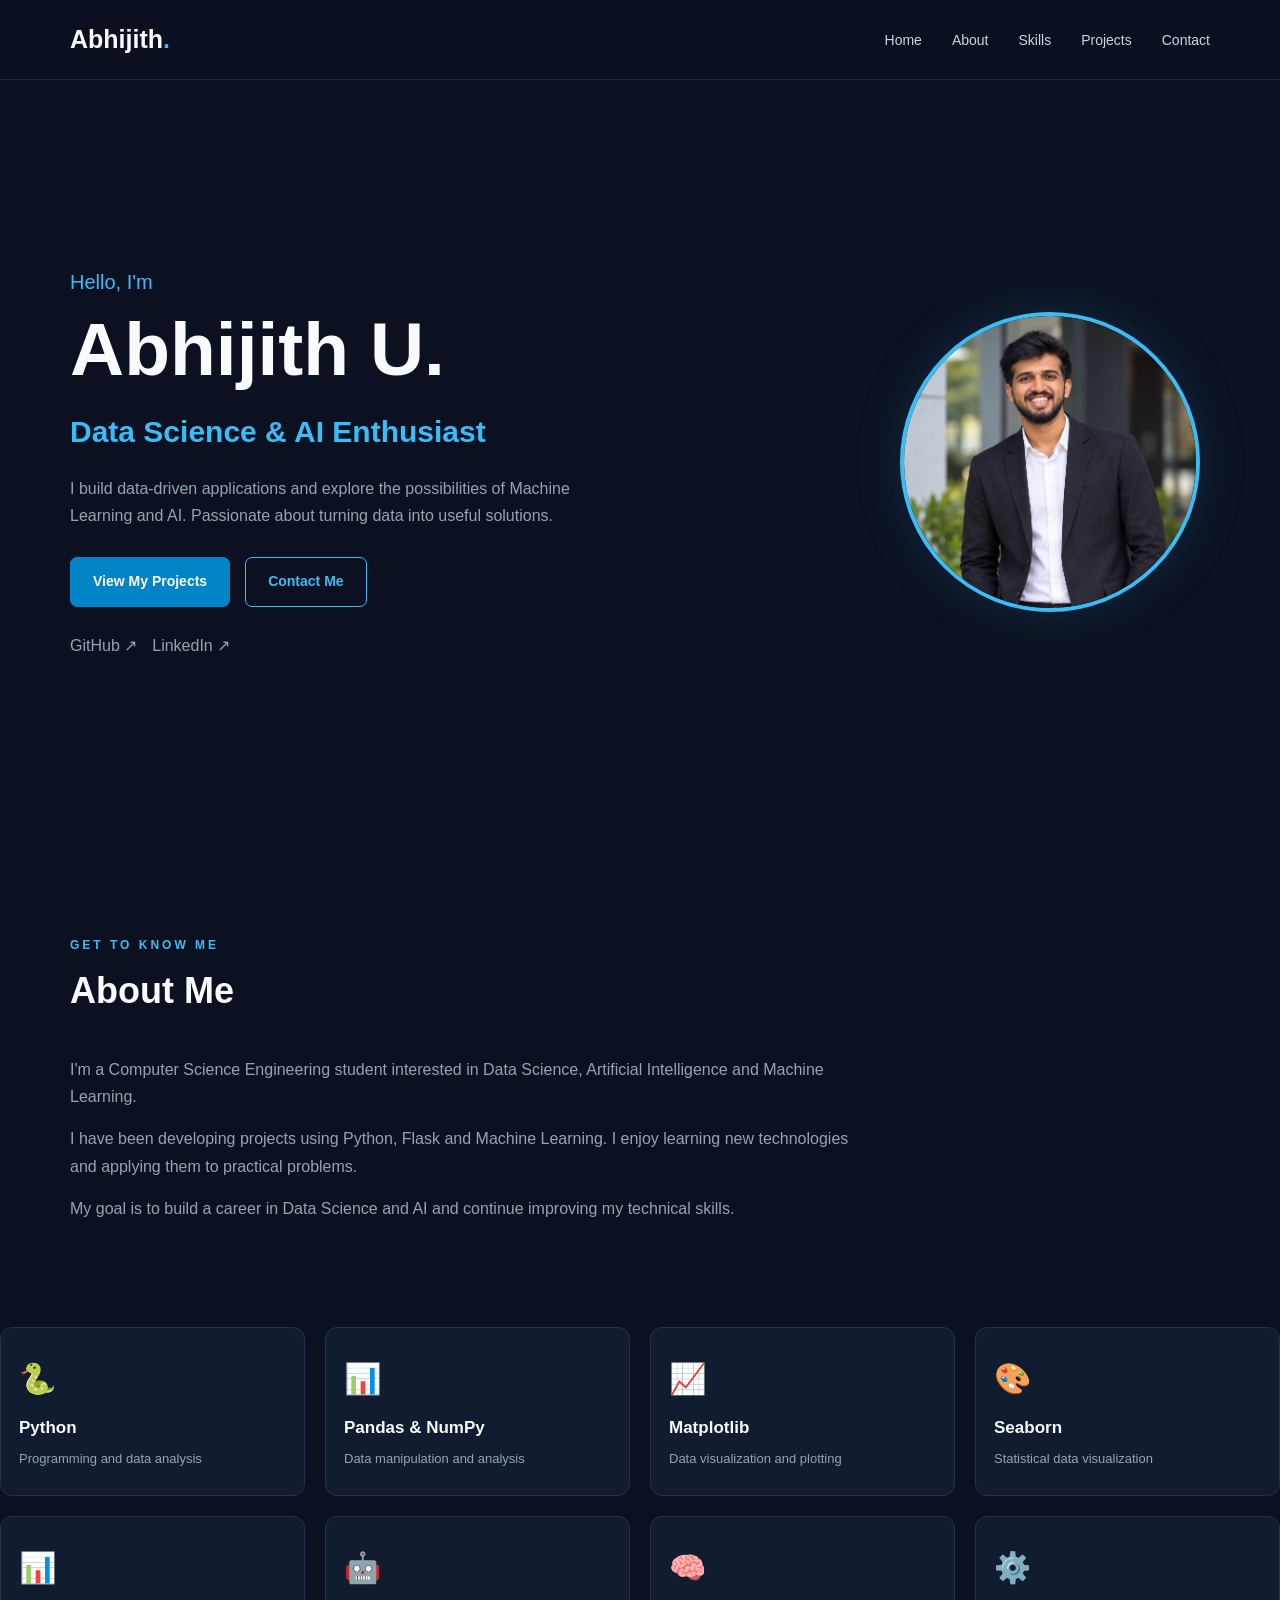
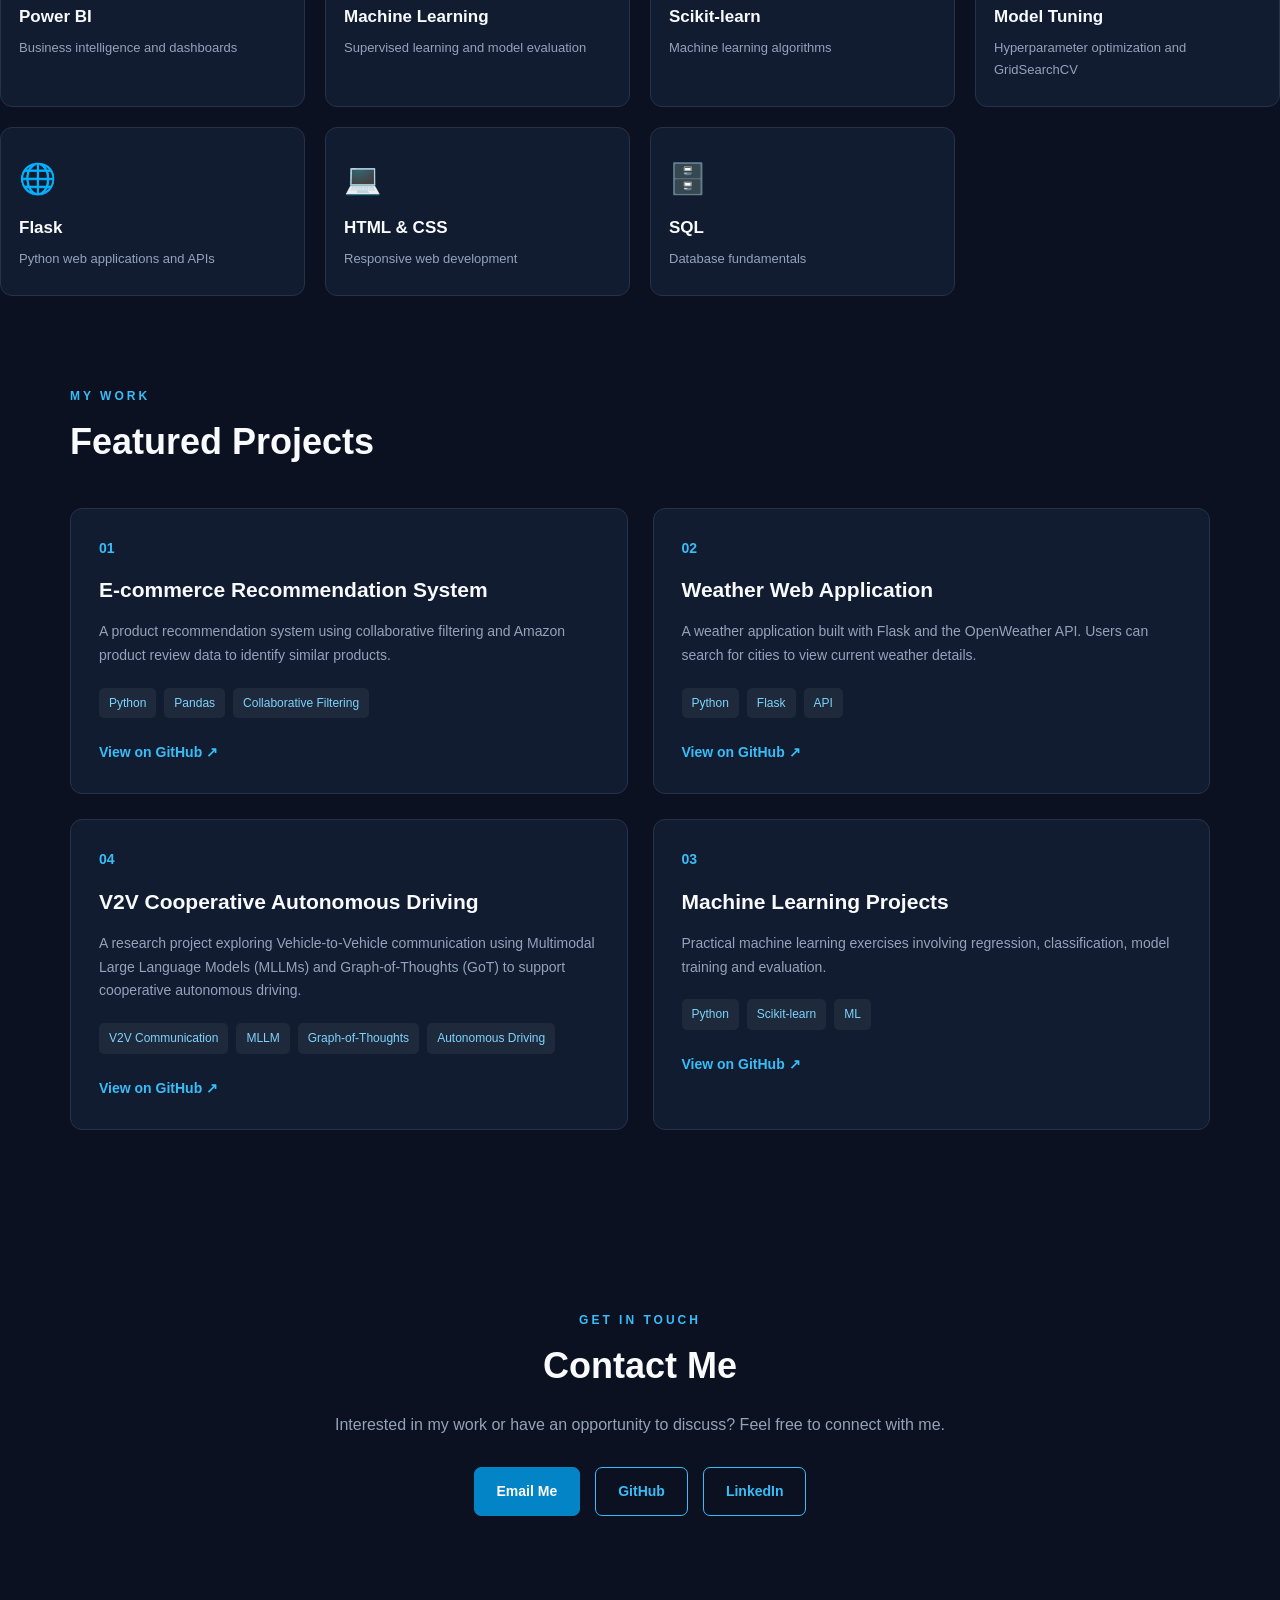
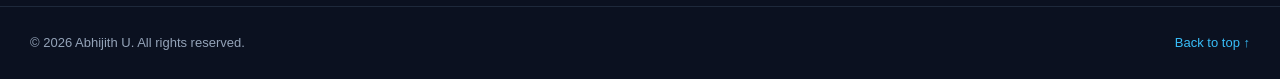
==== public/index.html @ 33caf310 "Fix Vercel deployment" ====
<!DOCTYPE html>
<html lang="en">
<head>
    <meta charset="UTF-8">
    <meta name="viewport" content="width=device-width, initial-scale=1.0">
    <meta name="description" content="Abhijith U - Data Science and AI Portfolio">
    <title>Abhijith U | Data Science & AI</title>
    <link rel="stylesheet" href="style.css">
</head>
<body>

    <!-- Navigation -->
    <header>
        <nav class="navbar">
            <a href="#home" class="logo">Abhijith<span>.</span></a>

            <button class="menu-toggle" id="menu-toggle"
                    aria-label="Toggle navigation" aria-expanded="false">
                ☰
            </button>

            <ul class="nav-links" id="nav-links">
                <li><a href="#home">Home</a></li>
                <li><a href="#about">About</a></li>
                <li><a href="#skills">Skills</a></li>
                <li><a href="#projects">Projects</a></li>
                <li><a href="#contact">Contact</a></li>
            </ul>
        </nav>
    </header>

    <main>
        <!-- Hero Section -->
        <section id="home" class="hero">
            <div class="hero-content">
                <p class="intro">Hello, I'm</p>
                <h1>Abhijith U.</h1>
                <h2>Data Science & AI Enthusiast</h2>

                <p class="hero-description">
                    I build data-driven applications and explore
                    the possibilities of Machine Learning and AI.
                    Passionate about turning data into useful solutions.
                </p>

                <div class="hero-buttons">
                    <a href="#projects" class="btn">View My Projects</a>
                    <a href="#contact" class="btn btn-outline">Contact Me</a>
                </div>

                <div class="social-links">
                    <a href="https://github.com/abhijith7775"
                       target="_blank" rel="noopener noreferrer">GitHub ↗</a>
                    <a href="https://www.linkedin.com/"
                       target="_blank" rel="noopener noreferrer">LinkedIn ↗</a>
                </div>
            </div>

            <div class="hero-image">
                <img src="./profile.png"
                     alt="Abhijith U">
            </div>
        </section>

        <!-- About Section -->
        <section id="about" class="section">
            <div class="section-heading">
                <p class="section-label">GET TO KNOW ME</p>
                <h2>About Me</h2>
            </div>

            <div class="about-content">
                <p>
                    I'm a Computer Science Engineering student
                    interested in Data Science, Artificial Intelligence
                    and Machine Learning.
                </p>
                <p>
                    I have been developing projects using Python,
                    Flask and Machine Learning. I enjoy learning
                    new technologies and applying them to practical
                    problems.
                </p>
                <p>
                    My goal is to build a career in Data Science
                    and AI and continue improving my technical skills.
                </p>
            </div>
        </section>

        <!-- Skills Section -->
        <div class="skills-grid">
            <div class="skill-card">
              <span class="skill-icon">🐍</span>
                 <h3>Python</h3>
                  <p>Programming and data analysis</p>
            </div>

            <div class="skill-card">
                <span class="skill-icon">📊</span>
                <h3>Pandas & NumPy</h3>
                <p>Data manipulation and analysis</p>
            </div>

            <div class="skill-card">
                <span class="skill-icon">📈</span>
                <h3>Matplotlib</h3>
                <p>Data visualization and plotting</p>
            </div>

            <div class="skill-card">
                <span class="skill-icon">🎨</span>
                <h3>Seaborn</h3>
                <p>Statistical data visualization</p>
            </div>

            <div class="skill-card">
                <span class="skill-icon">📊</span>
                <h3>Power BI</h3>
                <p>Business intelligence and dashboards</p>
            </div>

            <div class="skill-card">
                <span class="skill-icon">🤖</span>
                <h3>Machine Learning</h3>
                <p>Supervised learning and model evaluation</p>
            </div>

            <div class="skill-card">
                <span class="skill-icon">🧠</span>
                <h3>Scikit-learn</h3>
                <p>Machine learning algorithms</p>
            </div>

            <div class="skill-card">
                <span class="skill-icon">⚙️</span>
                <h3>Model Tuning</h3>
                <p>Hyperparameter optimization and GridSearchCV</p>
            </div>

            <div class="skill-card">
                <span class="skill-icon">🌐</span>
                <h3>Flask</h3>
                <p>Python web applications and APIs</p>
            </div>

            <div class="skill-card">
                <span class="skill-icon">💻</span>
                <h3>HTML & CSS</h3>
                <p>Responsive web development</p>
            </div>

            <div class="skill-card">
                <span class="skill-icon">🗄️</span>
                <h3>SQL</h3>
                <p>Database fundamentals</p>
            </div>
        </div>
            
        <!-- Projects Section -->
        <section id="projects" class="section">
            <div class="section-heading">
                <p class="section-label">MY WORK</p>
                <h2>Featured Projects</h2>
            </div>

            <div class="projects-grid">
                <article class="project-card">
                    <div class="project-number">01</div>
                    <h3>E-commerce Recommendation System</h3>
                    <p>
                        A product recommendation system using
                        collaborative filtering and Amazon product
                        review data to identify similar products.
                    </p>
                    <div class="project-tags">
                        <span>Python</span>
                        <span>Pandas</span>
                        <span>Collaborative Filtering</span>
                    </div>
                    <a href="https://github.com/abhijith7775/e-commerce-recommendation_system"
                       target="_blank" rel="noopener noreferrer"
                       class="project-link">View on GitHub ↗</a>
                </article>

                <article class="project-card">
                    <div class="project-number">02</div>
                    <h3>Weather Web Application</h3>
                    <p>
                        A weather application built with Flask
                        and the OpenWeather API. Users can search
                        for cities to view current weather details.
                    </p>
                    <div class="project-tags">
                        <span>Python</span>
                        <span>Flask</span>
                        <span>API</span>
                    </div>
                    <a href="https://github.com/abhijith7775/weather_app"
                       target="_blank" rel="noopener noreferrer"
                       class="project-link">View on GitHub ↗</a>
                </article>
                <article class="project-card">
                     <div class="project-number">04</div>
                     <h3>V2V Cooperative Autonomous Driving</h3>
                        <p>
                            A research project exploring Vehicle-to-Vehicle
                            communication using Multimodal Large Language Models
                            (MLLMs) and Graph-of-Thoughts (GoT) to support
                            cooperative autonomous driving.
                        </p>

                        <div class="project-tags">
                            <span>V2V Communication</span>
                            <span>MLLM</span>
                            <span>Graph-of-Thoughts</span>
                            <span>Autonomous Driving</span>
                        </div>

                        <a href="https://github.com/abhijith7775"
                        target="_blank"
                        rel="noopener noreferrer"
                        class="project-link">
                            View on GitHub ↗
                        </a>
                 </article>

                <article class="project-card">
                    <div class="project-number">03</div>
                    <h3>Machine Learning Projects</h3>
                    <p>
                        Practical machine learning exercises
                        involving regression, classification,
                        model training and evaluation.
                    </p>
                    <div class="project-tags">
                        <span>Python</span>
                        <span>Scikit-learn</span>
                        <span>ML</span>
                    </div>
                    <a href="https://github.com/abhijith7775"
                       target="_blank" rel="noopener noreferrer"
                       class="project-link">View on GitHub ↗</a>
                </article>
            </div>
        </section>

        <!-- Contact Section -->
        <section id="contact" class="section contact-section">
            <div class="section-heading">
                <p class="section-label">GET IN TOUCH</p>
                <h2>Contact Me</h2>
            </div>

            <p>
                Interested in my work or have an opportunity
                to discuss? Feel free to connect with me.
            </p>

            <div class="contact-links">
                <a href="abhijithudayan31@gmail.com" class="btn">
                    Email Me
                </a>
                <a href="https://github.com/abhijith7775"
                   target="_blank" rel="noopener noreferrer"
                   class="btn btn-outline">GitHub</a>
                <a href="www.linkedin.com/in/abhijith-u-32323741b"
                   target="_blank" rel="noopener noreferrer"
                   class="btn btn-outline">LinkedIn</a>
            </div>
        </section>
    </main>

    <!-- Footer -->
    <footer>
        <p>© 2026 Abhijith U. All rights reserved.</p>
        <a href="#home">Back to top ↑</a>
    </footer>

    <script src="script.js"></script>
</body>
</html>
---- public/style.css ----
/* General */
* {
    margin: 0;
    padding: 0;
    box-sizing: border-box;
}

html {
    scroll-behavior: smooth;
    scroll-padding-top: 80px;
}

body {
    background: #0b1120;
    color: #f8fafc;
    font-family: Arial, sans-serif;
    line-height: 1.7;
}

a {
    text-decoration: none;
}

/* Navigation */
header {
    position: sticky;
    top: 0;
    z-index: 100;
    background: rgba(11, 17, 32, 0.95);
    border-bottom: 1px solid #1e293b;
    backdrop-filter: blur(12px);
}

.navbar {
    max-width: 1200px;
    margin: auto;
    padding: 18px 30px;
    display: flex;
    align-items: center;
    justify-content: space-between;
}

.logo {
    color: #f8fafc;
    font-size: 25px;
    font-weight: bold;
}

.logo span {
    color: #38bdf8;
}

.nav-links {
    display: flex;
    list-style: none;
    gap: 30px;
}

.nav-links a {
    color: #cbd5e1;
    font-size: 14px;
    transition: color 0.3s;
}

.nav-links a:hover {
    color: #38bdf8;
}

.menu-toggle {
    display: none;
    background: none;
    border: none;
    color: white;
    font-size: 28px;
    cursor: pointer;
}

/* Hero */
.hero {
    max-width: 1200px;
    min-height: 85vh;
    margin: auto;
    padding: 80px 30px;
    display: flex;
    align-items: center;
    justify-content: space-between;
    gap: 50px;
}

.hero-content {
    flex: 1;
}

.intro {
    color: #38bdf8;
    font-size: 20px;
    margin-bottom: 5px;
}

.hero h1 {
    font-size: clamp(45px, 7vw, 75px);
    line-height: 1.2;
    margin-bottom: 12px;
}

.hero h2 {
    color: #38bdf8;
    font-size: clamp(20px, 3vw, 30px);
    margin-bottom: 18px;
}

.hero-description {
    color: #94a3b8;
    max-width: 550px;
    font-size: 16px;
}

.hero-buttons,
.social-links,
.contact-links {
    display: flex;
    flex-wrap: wrap;
    align-items: center;
    gap: 15px;
    margin-top: 28px;
}

.btn {
    display: inline-block;
    padding: 12px 22px;
    border: 1px solid #0284c7;
    border-radius: 7px;
    background: #0284c7;
    color: white;
    font-size: 14px;
    font-weight: bold;
    transition: 0.3s;
}

.btn:hover {
    background: #0369a1;
    border-color: #0369a1;
    transform: translateY(-3px);
}

.btn-outline {
    background: transparent;
    color: #38bdf8;
    border-color: #38bdf8;
}

.btn-outline:hover {
    background: #0c4a6e;
    color: white;
}

.social-links {
    margin-top: 25px;
}

.social-links a {
    color: #94a3b8;
    transition: color 0.3s;
}

.social-links a:hover {
    color: #38bdf8;
}

/* Profile image */
.hero-image {
    flex: 0 0 320px;
    display: flex;
    justify-content: center;
}

.hero-image img {
    width: 300px;
    height: 300px;
    object-fit: cover;
    object-position: center;
    border-radius: 50%;
    border: 4px solid #38bdf8;
    box-shadow: 0 0 50px rgba(56, 189, 248, 0.15);
}

/* General sections */
.section {
    max-width: 1200px;
    margin: auto;
    padding: 90px 30px;
}

.section-heading {
    margin-bottom: 35px;
}

.section-label {
    color: #38bdf8;
    font-size: 12px;
    font-weight: bold;
    letter-spacing: 3px;
}

.section-heading h2 {
    font-size: 36px;
    margin-top: 5px;
}

.about-content {
    max-width: 800px;
    color: #94a3b8;
}

.about-content p {
    margin-bottom: 15px;
}

/* Skills */
.skills-grid {
    display: grid;
    grid-template-columns: repeat(4, 1fr);
    gap: 20px;
}

.skill-card {
    background: #111c30;
    border: 1px solid #253249;
    border-radius: 12px;
    padding: 25px 18px;
    transition: 0.3s;
}

.skill-card:hover {
    transform: translateY(-5px);
    border-color: #38bdf8;
}

.skill-icon {
    font-size: 30px;
}

.skill-card h3 {
    margin: 10px 0 5px;
    font-size: 17px;
}

.skill-card p {
    color: #94a3b8;
    font-size: 13px;
}

/* Projects */
.projects-grid {
    display: grid;
    grid-template-columns: repeat(2, 1fr);
    gap: 25px;
}

.project-card {
    background: #111c30;
    border: 1px solid #253249;
    border-radius: 12px;
    padding: 28px;
    transition: 0.3s;
}

.project-card:hover {
    transform: translateY(-5px);
    border-color: #38bdf8;
}

.project-number {
    color: #38bdf8;
    font-size: 14px;
    font-weight: bold;
    margin-bottom: 12px;
}

.project-card h3 {
    font-size: 21px;
    margin-bottom: 12px;
}

.project-card p {
    color: #94a3b8;
    font-size: 14px;
    margin-bottom: 20px;
}

.project-tags {
    display: flex;
    flex-wrap: wrap;
    gap: 8px;
    margin-bottom: 20px;
}

.project-tags span {
    background: #1e293b;
    color: #7dd3fc;
    border-radius: 5px;
    padding: 5px 10px;
    font-size: 12px;
}

.project-link {
    color: #38bdf8;
    font-size: 14px;
    font-weight: bold;
}

.project-link:hover {
    text-decoration: underline;
}

/* Contact */
.contact-section {
    text-align: center;
}

.contact-section .section-heading {
    margin-bottom: 15px;
}

.contact-section > p {
    color: #94a3b8;
}

.contact-links {
    justify-content: center;
}

/* Footer */
footer {
    padding: 25px 30px;
    border-top: 1px solid #1e293b;
    display: flex;
    justify-content: space-between;
    align-items: center;
    color: #94a3b8;
    font-size: 13px;
}

footer a {
    color: #38bdf8;
}

/* Responsive design */
@media (max-width: 850px) {
    .hero {
        gap: 25px;
    }

    .hero-image {
        flex-basis: 240px;
    }

    .hero-image img {
        width: 230px;
        height: 230px;
    }

    .skills-grid {
        grid-template-columns: repeat(2, 1fr);
    }
}

@media (max-width: 600px) {
    .navbar {
        padding: 15px 20px;
        flex-wrap: wrap;
    }

    .menu-toggle {
        display: block;
    }

    .nav-links {
        display: none;
        width: 100%;
        flex-direction: column;
        gap: 0;
        padding-top: 15px;
    }

    .nav-links.active {
        display: flex;
    }

    .nav-links a {
        display: block;
        padding: 10px 0;
    }

    .hero {
        min-height: auto;
        padding: 65px 25px;
        flex-direction: column-reverse;
        align-items: flex-start;
        gap: 30px;
    }

    .hero-image {
        flex-basis: auto;
        width: 100%;
        justify-content: center;
    }

    .hero-image img {
        width: 210px;
        height: 210px;
    }

    .hero h1 {
        font-size: 45px;
    }

    .section {
        padding: 65px 25px;
    }

    .section-heading h2 {
        font-size: 30px;
    }

    .skills-grid,
    .projects-grid {
        grid-template-columns: 1fr;
    }

    footer {
        flex-direction: column;
        gap: 10px;
        text-align: center;
    }
}
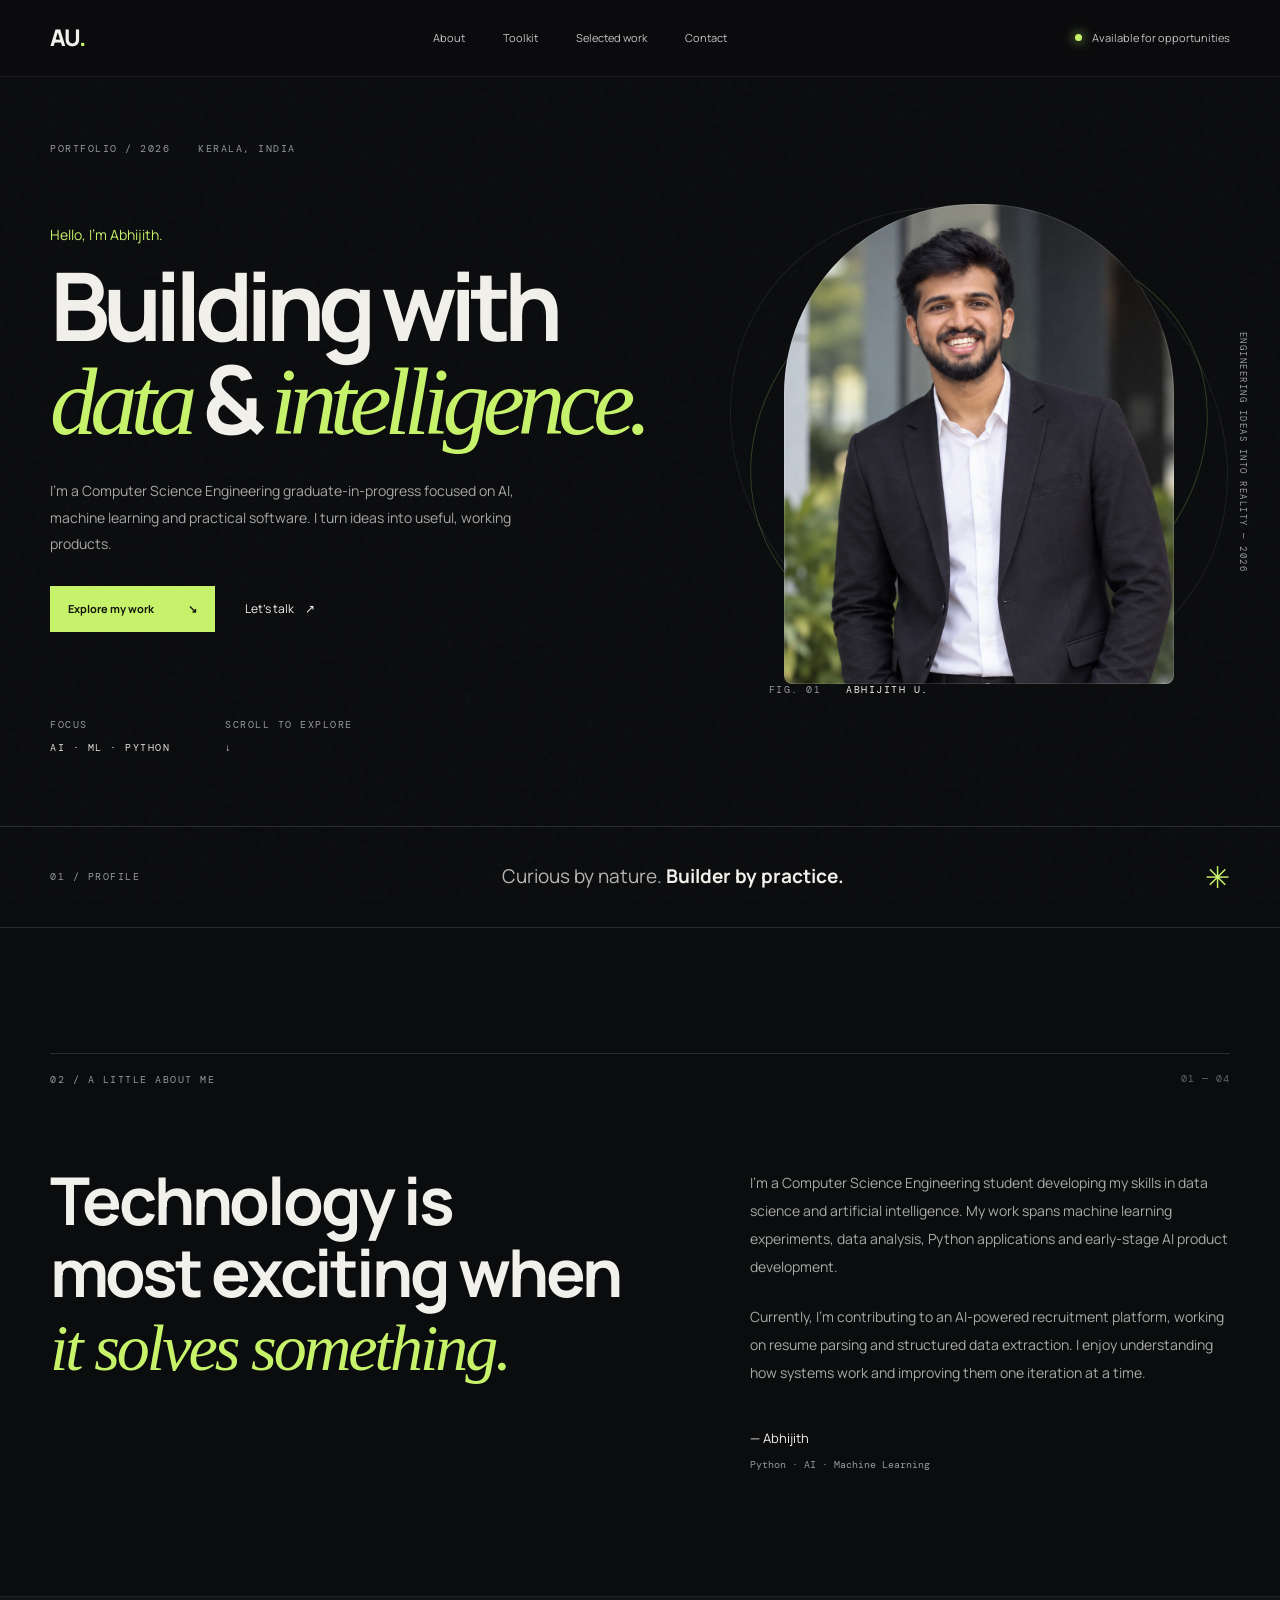
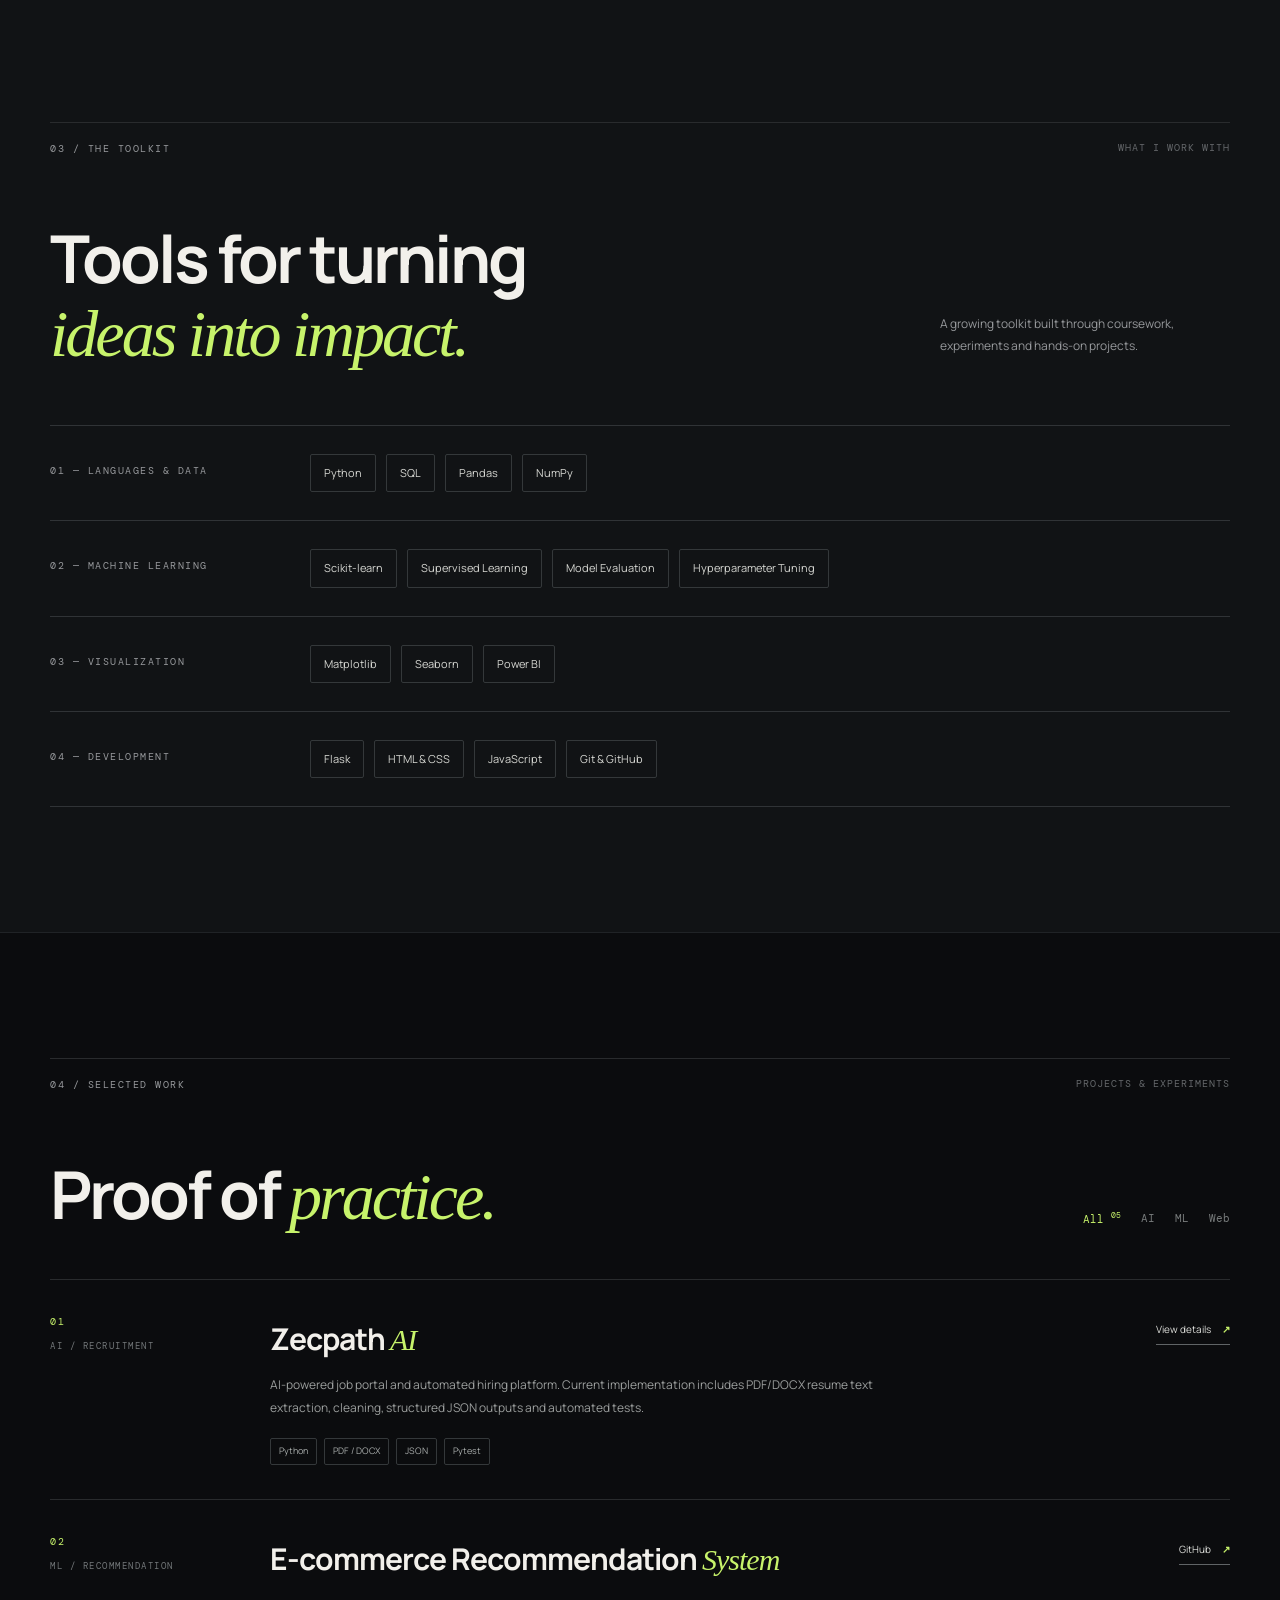
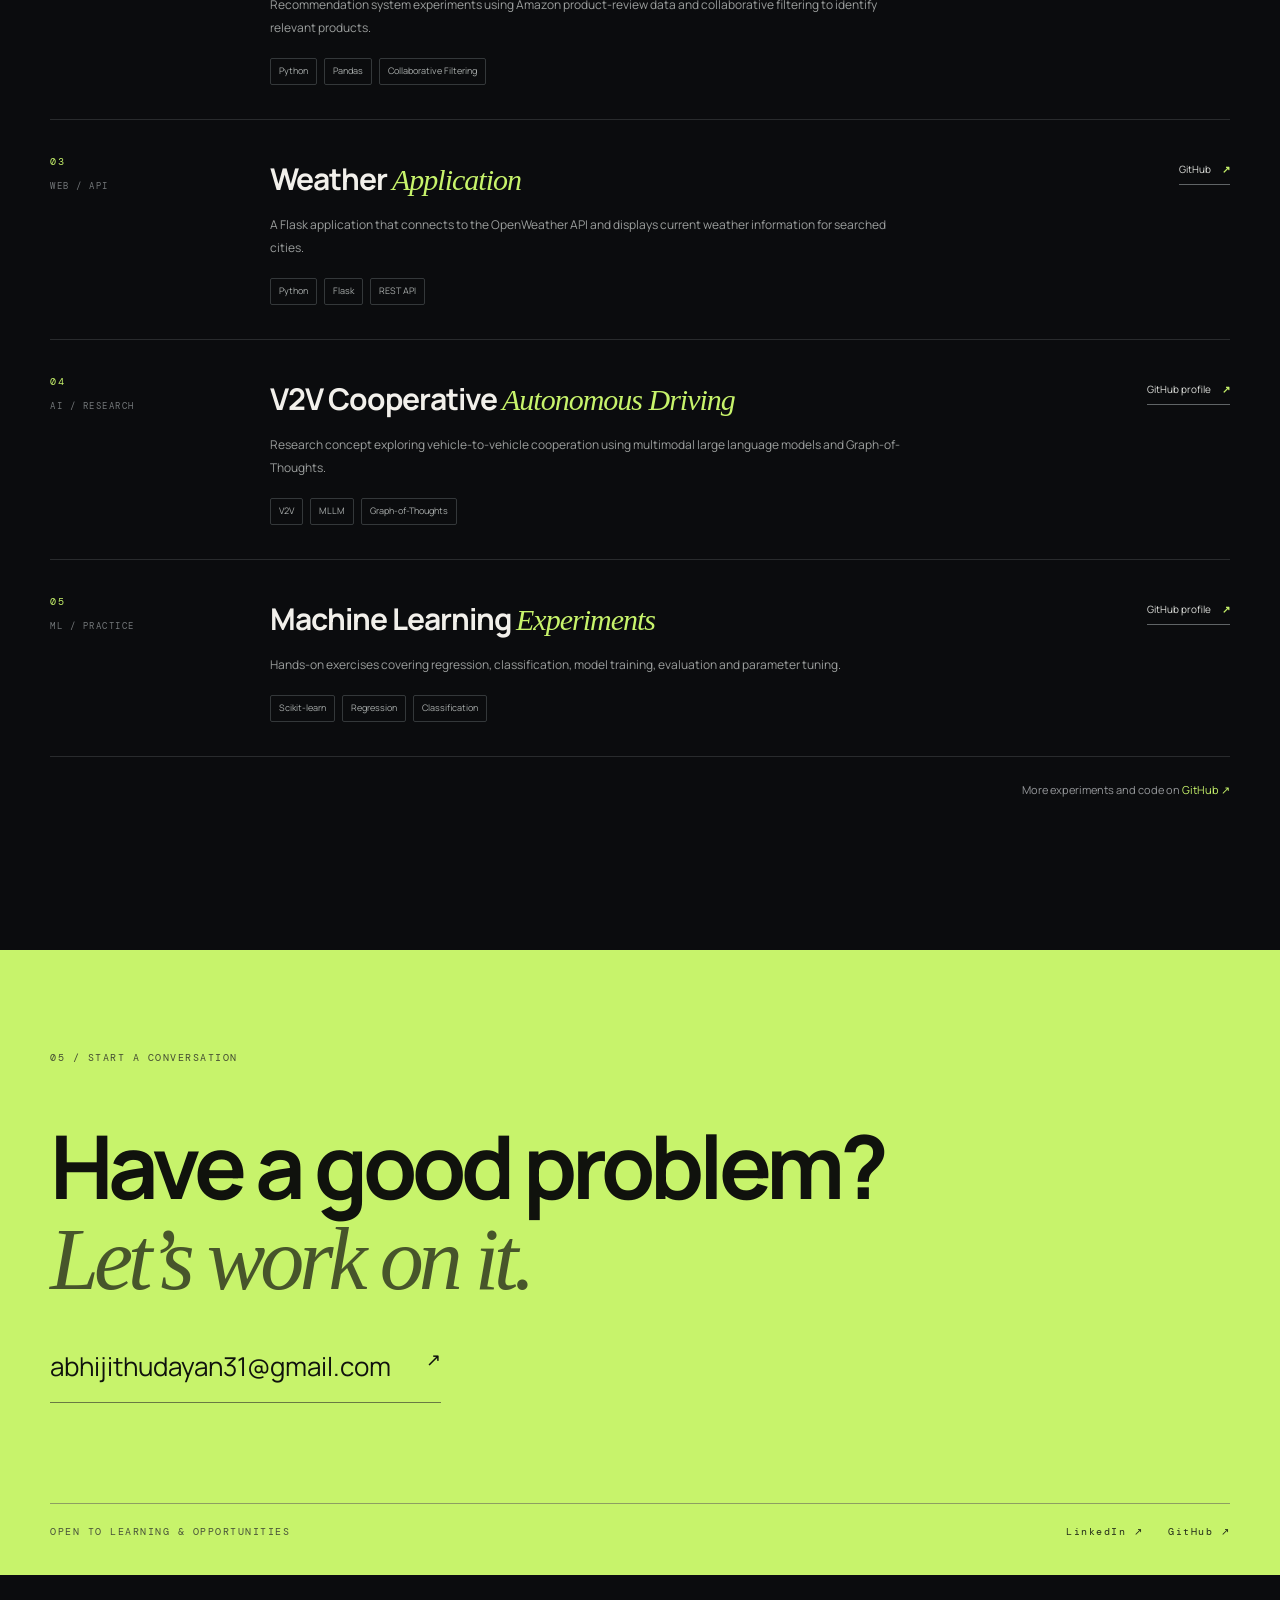
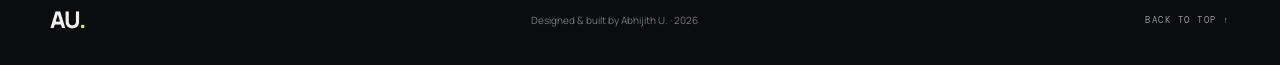
==== commit 914b10e7: "Update portfolio design and interactions" ====
--- a/public/index.html
+++ b/public/index.html
@@ -1,283 +1,318 @@
-
-<!DOCTYPE html>
+<!doctype html>
 <html lang="en">
 <head>
-    <meta charset="UTF-8">
-    <meta name="viewport" content="width=device-width, initial-scale=1.0">
-    <meta name="description" content="Abhijith U - Data Science and AI Portfolio">
-    <title>Abhijith U | Data Science & AI</title>
-    <link rel="stylesheet" href="style.css">
+  <meta charset="utf-8">
+  <meta name="viewport" content="width=device-width, initial-scale=1">
+  <meta name="description" content="Abhijith U — AI, machine learning and data science portfolio.">
+  <meta name="theme-color" content="#0b0c0e">
+  <title>Abhijith U — AI & Data Science</title>
+
+  <link rel="preconnect" href="https://fonts.googleapis.com">
+  <link rel="preconnect" href="https://fonts.gstatic.com" crossorigin>
+  <link href="https://fonts.googleapis.com/css2?family=DM+Mono:wght@400;500&family=Manrope:wght@400;500;600;700;800&display=swap" rel="stylesheet">
+
+  <link rel="stylesheet" href="style.css">
 </head>
 <body>
 
-    <!-- Navigation -->
-    <header>
-        <nav class="navbar">
-            <a href="#home" class="logo">Abhijith<span>.</span></a>
-
-            <button class="menu-toggle" id="menu-toggle"
-                    aria-label="Toggle navigation" aria-expanded="false">
-                ☰
-            </button>
-
-            <ul class="nav-links" id="nav-links">
-                <li><a href="#home">Home</a></li>
-                <li><a href="#about">About</a></li>
-                <li><a href="#skills">Skills</a></li>
-                <li><a href="#projects">Projects</a></li>
-                <li><a href="#contact">Contact</a></li>
-            </ul>
-        </nav>
-    </header>
-
-    <main>
-        <!-- Hero Section -->
-        <section id="home" class="hero">
-            <div class="hero-content">
-                <p class="intro">Hello, I'm</p>
-                <h1>Abhijith U.</h1>
-                <h2>Data Science & AI Enthusiast</h2>
-
-                <p class="hero-description">
-                    I build data-driven applications and explore
-                    the possibilities of Machine Learning and AI.
-                    Passionate about turning data into useful solutions.
-                </p>
-
-                <div class="hero-buttons">
-                    <a href="#projects" class="btn">View My Projects</a>
-                    <a href="#contact" class="btn btn-outline">Contact Me</a>
-                </div>
-
-                <div class="social-links">
-                    <a href="https://github.com/abhijith7775"
-                       target="_blank" rel="noopener noreferrer">GitHub ↗</a>
-                    <a href="https://www.linkedin.com/"
-                       target="_blank" rel="noopener noreferrer">LinkedIn ↗</a>
-                </div>
-            </div>
-
-            <div class="hero-image">
-                <img src="./profile.png"
-                     alt="Abhijith U">
-            </div>
-        </section>
-
-        <!-- About Section -->
-        <section id="about" class="section">
-            <div class="section-heading">
-                <p class="section-label">GET TO KNOW ME</p>
-                <h2>About Me</h2>
-            </div>
-
-            <div class="about-content">
-                <p>
-                    I'm a Computer Science Engineering student
-                    interested in Data Science, Artificial Intelligence
-                    and Machine Learning.
-                </p>
-                <p>
-                    I have been developing projects using Python,
-                    Flask and Machine Learning. I enjoy learning
-                    new technologies and applying them to practical
-                    problems.
-                </p>
-                <p>
-                    My goal is to build a career in Data Science
-                    and AI and continue improving my technical skills.
-                </p>
-            </div>
-        </section>
-
-        <!-- Skills Section -->
-        <div class="skills-grid">
-            <div class="skill-card">
-              <span class="skill-icon">🐍</span>
-                 <h3>Python</h3>
-                  <p>Programming and data analysis</p>
-            </div>
-
-            <div class="skill-card">
-                <span class="skill-icon">📊</span>
-                <h3>Pandas & NumPy</h3>
-                <p>Data manipulation and analysis</p>
-            </div>
-
-            <div class="skill-card">
-                <span class="skill-icon">📈</span>
-                <h3>Matplotlib</h3>
-                <p>Data visualization and plotting</p>
-            </div>
-
-            <div class="skill-card">
-                <span class="skill-icon">🎨</span>
-                <h3>Seaborn</h3>
-                <p>Statistical data visualization</p>
-            </div>
-
-            <div class="skill-card">
-                <span class="skill-icon">📊</span>
-                <h3>Power BI</h3>
-                <p>Business intelligence and dashboards</p>
-            </div>
-
-            <div class="skill-card">
-                <span class="skill-icon">🤖</span>
-                <h3>Machine Learning</h3>
-                <p>Supervised learning and model evaluation</p>
-            </div>
-
-            <div class="skill-card">
-                <span class="skill-icon">🧠</span>
-                <h3>Scikit-learn</h3>
-                <p>Machine learning algorithms</p>
-            </div>
-
-            <div class="skill-card">
-                <span class="skill-icon">⚙️</span>
-                <h3>Model Tuning</h3>
-                <p>Hyperparameter optimization and GridSearchCV</p>
-            </div>
-
-            <div class="skill-card">
-                <span class="skill-icon">🌐</span>
-                <h3>Flask</h3>
-                <p>Python web applications and APIs</p>
-            </div>
-
-            <div class="skill-card">
-                <span class="skill-icon">💻</span>
-                <h3>HTML & CSS</h3>
-                <p>Responsive web development</p>
-            </div>
-
-            <div class="skill-card">
-                <span class="skill-icon">🗄️</span>
-                <h3>SQL</h3>
-                <p>Database fundamentals</p>
-            </div>
-        </div>
-            
-        <!-- Projects Section -->
-        <section id="projects" class="section">
-            <div class="section-heading">
-                <p class="section-label">MY WORK</p>
-                <h2>Featured Projects</h2>
-            </div>
-
-            <div class="projects-grid">
-                <article class="project-card">
-                    <div class="project-number">01</div>
-                    <h3>E-commerce Recommendation System</h3>
-                    <p>
-                        A product recommendation system using
-                        collaborative filtering and Amazon product
-                        review data to identify similar products.
-                    </p>
-                    <div class="project-tags">
-                        <span>Python</span>
-                        <span>Pandas</span>
-                        <span>Collaborative Filtering</span>
-                    </div>
-                    <a href="https://github.com/abhijith7775/e-commerce-recommendation_system"
-                       target="_blank" rel="noopener noreferrer"
-                       class="project-link">View on GitHub ↗</a>
-                </article>
-
-                <article class="project-card">
-                    <div class="project-number">02</div>
-                    <h3>Weather Web Application</h3>
-                    <p>
-                        A weather application built with Flask
-                        and the OpenWeather API. Users can search
-                        for cities to view current weather details.
-                    </p>
-                    <div class="project-tags">
-                        <span>Python</span>
-                        <span>Flask</span>
-                        <span>API</span>
-                    </div>
-                    <a href="https://github.com/abhijith7775/weather_app"
-                       target="_blank" rel="noopener noreferrer"
-                       class="project-link">View on GitHub ↗</a>
-                </article>
-                <article class="project-card">
-                     <div class="project-number">04</div>
-                     <h3>V2V Cooperative Autonomous Driving</h3>
-                        <p>
-                            A research project exploring Vehicle-to-Vehicle
-                            communication using Multimodal Large Language Models
-                            (MLLMs) and Graph-of-Thoughts (GoT) to support
-                            cooperative autonomous driving.
-                        </p>
-
-                        <div class="project-tags">
-                            <span>V2V Communication</span>
-                            <span>MLLM</span>
-                            <span>Graph-of-Thoughts</span>
-                            <span>Autonomous Driving</span>
-                        </div>
-
-                        <a href="https://github.com/abhijith7775"
-                        target="_blank"
-                        rel="noopener noreferrer"
-                        class="project-link">
-                            View on GitHub ↗
-                        </a>
-                 </article>
-
-                <article class="project-card">
-                    <div class="project-number">03</div>
-                    <h3>Machine Learning Projects</h3>
-                    <p>
-                        Practical machine learning exercises
-                        involving regression, classification,
-                        model training and evaluation.
-                    </p>
-                    <div class="project-tags">
-                        <span>Python</span>
-                        <span>Scikit-learn</span>
-                        <span>ML</span>
-                    </div>
-                    <a href="https://github.com/abhijith7775"
-                       target="_blank" rel="noopener noreferrer"
-                       class="project-link">View on GitHub ↗</a>
-                </article>
-            </div>
-        </section>
-
-        <!-- Contact Section -->
-        <section id="contact" class="section contact-section">
-            <div class="section-heading">
-                <p class="section-label">GET IN TOUCH</p>
-                <h2>Contact Me</h2>
-            </div>
-
-            <p>
-                Interested in my work or have an opportunity
-                to discuss? Feel free to connect with me.
-            </p>
-
-            <div class="contact-links">
-                <a href="abhijithudayan31@gmail.com" class="btn">
-                    Email Me
-                </a>
-                <a href="https://github.com/abhijith7775"
-                   target="_blank" rel="noopener noreferrer"
-                   class="btn btn-outline">GitHub</a>
-                <a href="www.linkedin.com/in/abhijith-u-32323741b"
-                   target="_blank" rel="noopener noreferrer"
-                   class="btn btn-outline">LinkedIn</a>
-            </div>
-        </section>
-    </main>
-
-    <!-- Footer -->
-    <footer>
-        <p>© 2026 Abhijith U. All rights reserved.</p>
-        <a href="#home">Back to top ↑</a>
-    </footer>
-
-    <script src="script.js"></script>
+  <div class="grain" aria-hidden="true"></div>
+
+  <header class="site-header">
+    <nav class="nav wrap" aria-label="Main navigation">
+      <a class="wordmark" href="#home">AU<span>.</span></a>
+
+      <button class="menu-toggle" id="menu-toggle"
+        aria-label="Open menu" aria-expanded="false">☰</button>
+
+      <div class="nav-links" id="nav-links">
+        <a href="#about">About</a>
+        <a href="#stack">Toolkit</a>
+        <a href="#work">Selected work</a>
+        <a href="#contact">Contact</a>
+      </div>
+
+      <a class="nav-availability" href="mailto:abhijithudayan31@gmail.com">
+        <i></i> Available for opportunities
+      </a>
+    </nav>
+  </header>
+
+  <main>
+    <section class="hero wrap" id="home">
+      <div class="hero-copy">
+        <p class="eyebrow">
+          <span>PORTFOLIO / 2026</span>
+          <span>KERALA, INDIA</span>
+        </p>
+
+        <p class="kicker">Hello, I'm Abhijith.</p>
+
+        <h1>Building with<br><em>data</em> & <em>intelligence.</em></h1>
+
+        <p class="hero-intro">
+          I’m a Computer Science Engineering graduate-in-progress focused
+          on AI, machine learning and practical software. I turn ideas into
+          useful, working products.
+        </p>
+
+        <div class="hero-actions">
+          <a class="button button-light" href="#work">
+            Explore my work <span>↘</span>
+          </a>
+          <a class="text-link" href="mailto:abhijithudayan31@gmail.com">
+            Let’s talk <span>↗</span>
+          </a>
+        </div>
+
+        <div class="hero-meta">
+          <span>FOCUS <b>AI · ML · PYTHON</b></span>
+          <span>SCROLL TO EXPLORE <b>↓</b></span>
+        </div>
+      </div>
+
+      <div class="portrait-wrap">
+        <div class="portrait-frame">
+          <img src="profile.png" alt="Portrait of Abhijith U">
+        </div>
+        <div class="portrait-index">FIG. 01 <span>ABHIJITH U.</span></div>
+        <div class="orbit orbit-one"></div>
+        <div class="orbit orbit-two"></div>
+      </div>
+
+      <div class="hero-vertical">ENGINEERING IDEAS INTO REALITY — 2026</div>
+    </section>
+
+    <section class="intro-strip">
+      <div class="wrap strip-inner">
+        <span class="eyebrow">01 / PROFILE</span>
+        <p>Curious by nature. <strong>Builder by practice.</strong></p>
+        <span class="strip-mark">✳</span>
+      </div>
+    </section>
+
+    <section class="section wrap about" id="about">
+      <div class="section-top">
+        <span class="eyebrow">02 / A LITTLE ABOUT ME</span>
+        <span class="section-count">01 — 04</span>
+      </div>
+
+      <div class="about-grid">
+        <h2>Technology is<br>most exciting when<br><em>it solves something.</em></h2>
+
+        <div class="about-copy">
+          <p>
+            I’m a Computer Science Engineering student developing my skills
+            in data science and artificial intelligence. My work spans
+            machine learning experiments, data analysis, Python applications
+            and early-stage AI product development.
+          </p>
+
+          <p>
+            Currently, I’m contributing to an AI-powered recruitment platform,
+            working on resume parsing and structured data extraction.
+            I enjoy understanding how systems work and improving them
+            one iteration at a time.
+          </p>
+
+          <div class="about-signoff">
+            — Abhijith
+            <span>Python · AI · Machine Learning</span>
+          </div>
+        </div>
+      </div>
+    </section>
+
+    <section class="section toolkit" id="stack">
+      <div class="wrap">
+        <div class="section-top">
+          <span class="eyebrow">03 / THE TOOLKIT</span>
+          <span class="section-count">WHAT I WORK WITH</span>
+        </div>
+
+        <div class="toolkit-head">
+          <h2>Tools for turning<br><em>ideas into impact.</em></h2>
+          <p>A growing toolkit built through coursework, experiments and hands-on projects.</p>
+        </div>
+
+        <div class="tool-groups">
+          <div class="tool-group">
+            <span class="tool-label">01 — LANGUAGES & DATA</span>
+            <div class="tool-list">
+              <span>Python</span><span>SQL</span><span>Pandas</span><span>NumPy</span>
+            </div>
+          </div>
+
+          <div class="tool-group">
+            <span class="tool-label">02 — MACHINE LEARNING</span>
+            <div class="tool-list">
+              <span>Scikit-learn</span><span>Supervised Learning</span>
+              <span>Model Evaluation</span><span>Hyperparameter Tuning</span>
+            </div>
+          </div>
+
+          <div class="tool-group">
+            <span class="tool-label">03 — VISUALIZATION</span>
+            <div class="tool-list">
+              <span>Matplotlib</span><span>Seaborn</span><span>Power BI</span>
+            </div>
+          </div>
+
+          <div class="tool-group">
+            <span class="tool-label">04 — DEVELOPMENT</span>
+            <div class="tool-list">
+              <span>Flask</span><span>HTML & CSS</span>
+              <span>JavaScript</span><span>Git & GitHub</span>
+            </div>
+          </div>
+        </div>
+      </div>
+    </section>
+
+    <section class="section wrap work" id="work">
+      <div class="section-top">
+        <span class="eyebrow">04 / SELECTED WORK</span>
+        <span class="section-count">PROJECTS & EXPERIMENTS</span>
+      </div>
+
+      <div class="work-heading">
+        <h2>Proof of <em>practice.</em></h2>
+
+        <div class="filters" role="group" aria-label="Filter projects">
+          <button class="filter-btn is-active" data-filter="all">All <sup>05</sup></button>
+          <button class="filter-btn" data-filter="ai">AI</button>
+          <button class="filter-btn" data-filter="ml">ML</button>
+          <button class="filter-btn" data-filter="web">Web</button>
+        </div>
+      </div>
+
+      <div class="project-list">
+        <article class="project-row" data-category="ai">
+          <div class="project-no">01 <span>AI / RECRUITMENT</span></div>
+          <div class="project-main">
+            <h3>Zecpath <em>AI</em></h3>
+            <p>
+              AI-powered job portal and automated hiring platform.
+              Current implementation includes PDF/DOCX resume text extraction,
+              cleaning, structured JSON outputs and automated tests.
+            </p>
+            <div class="tags">
+              <span>Python</span><span>PDF / DOCX</span><span>JSON</span><span>Pytest</span>
+            </div>
+          </div>
+          <button class="project-open details-trigger"
+            data-title="Zecpath AI"
+            data-description="Current implementation: resume parsing for PDF and DOCX files, text extraction and cleaning, structured JSON output generation, and automated test coverage. The wider recruitment platform is still in development.">
+            View details <b>↗</b>
+          </button>
+        </article>
+
+        <article class="project-row" data-category="ml">
+          <div class="project-no">02 <span>ML / RECOMMENDATION</span></div>
+          <div class="project-main">
+            <h3>E-commerce Recommendation <em>System</em></h3>
+            <p>
+              Recommendation system experiments using Amazon product-review
+              data and collaborative filtering to identify relevant products.
+            </p>
+            <div class="tags">
+              <span>Python</span><span>Pandas</span><span>Collaborative Filtering</span>
+            </div>
+          </div>
+          <a class="project-open"
+            href="https://github.com/abhijith7775/e-commerce-recommendation_system"
+            target="_blank" rel="noopener">GitHub <b>↗</b></a>
+        </article>
+
+        <article class="project-row" data-category="web">
+          <div class="project-no">03 <span>WEB / API</span></div>
+          <div class="project-main">
+            <h3>Weather <em>Application</em></h3>
+            <p>
+              A Flask application that connects to the OpenWeather API
+              and displays current weather information for searched cities.
+            </p>
+            <div class="tags">
+              <span>Python</span><span>Flask</span><span>REST API</span>
+            </div>
+          </div>
+          <a class="project-open" href="https://github.com/abhijith7775/weather_app"
+            target="_blank" rel="noopener">GitHub <b>↗</b></a>
+        </article>
+
+        <article class="project-row" data-category="ai">
+          <div class="project-no">04 <span>AI / RESEARCH</span></div>
+          <div class="project-main">
+            <h3>V2V Cooperative <em>Autonomous Driving</em></h3>
+            <p>
+              Research concept exploring vehicle-to-vehicle cooperation
+              using multimodal large language models and Graph-of-Thoughts.
+            </p>
+            <div class="tags">
+              <span>V2V</span><span>MLLM</span><span>Graph-of-Thoughts</span>
+            </div>
+          </div>
+          <a class="project-open" href="https://github.com/abhijith7775"
+            target="_blank" rel="noopener">GitHub profile <b>↗</b></a>
+        </article>
+
+        <article class="project-row" data-category="ml">
+          <div class="project-no">05 <span>ML / PRACTICE</span></div>
+          <div class="project-main">
+            <h3>Machine Learning <em>Experiments</em></h3>
+            <p>
+              Hands-on exercises covering regression, classification,
+              model training, evaluation and parameter tuning.
+            </p>
+            <div class="tags">
+              <span>Scikit-learn</span><span>Regression</span><span>Classification</span>
+            </div>
+          </div>
+          <a class="project-open" href="https://github.com/abhijith7775"
+            target="_blank" rel="noopener">GitHub profile <b>↗</b></a>
+        </article>
+      </div>
+
+      <p class="project-footnote">
+        More experiments and code on
+        <a href="https://github.com/abhijith7775" target="_blank" rel="noopener">GitHub ↗</a>
+      </p>
+    </section>
+
+    <section class="contact-section" id="contact">
+      <div class="wrap contact-inner">
+        <span class="eyebrow">05 / START A CONVERSATION</span>
+        <h2>Have a good problem?<br><em>Let’s work on it.</em></h2>
+
+        <a class="contact-email" href="mailto:abhijithudayan31@gmail.com">
+          abhijithudayan31@gmail.com <span>↗</span>
+        </a>
+
+        <div class="contact-bottom">
+          <span>OPEN TO LEARNING & OPPORTUNITIES</span>
+          <div>
+            <a href="https://www.linkedin.com/in/abhijith-u-32323741b/"
+              target="_blank" rel="noopener">LinkedIn ↗</a>
+            <a href="https://github.com/abhijith7775"
+              target="_blank" rel="noopener">GitHub ↗</a>
+          </div>
+        </div>
+      </div>
+    </section>
+  </main>
+
+  <footer class="wrap footer">
+    <a class="wordmark" href="#home">AU<span>.</span></a>
+    <span>Designed & built by Abhijith U. · 2026</span>
+    <a href="#home">BACK TO TOP ↑</a>
+  </footer>
+
+  <dialog id="project-modal" class="project-modal">
+    <button class="modal-close" aria-label="Close dialog">×</button>
+    <span class="eyebrow">PROJECT NOTE</span>
+    <h2 id="modal-title"></h2>
+    <p id="modal-description"></p>
+  </dialog>
+
+  <script src="script.js"></script>
 </body>
 </html>
--- a/public/style.css
+++ b/public/style.css
@@ -1,437 +1,970 @@
-
-/* General */
+:root {
+  --bg: #0b0c0e;
+  --panel: #111316;
+  --ink: #f2f0eb;
+  --muted: #96989b;
+  --line: #292b2d;
+  --acid: #c7f36b;
+  --serif: Georgia, 'Times New Roman', serif;
+}
+
 * {
-    margin: 0;
-    padding: 0;
-    box-sizing: border-box;
+  box-sizing: border-box;
 }
 
 html {
-    scroll-behavior: smooth;
-    scroll-padding-top: 80px;
+  scroll-behavior: smooth;
+  scroll-padding-top: 90px;
 }
 
 body {
-    background: #0b1120;
-    color: #f8fafc;
-    font-family: Arial, sans-serif;
-    line-height: 1.7;
+  margin: 0;
+  background: var(--bg);
+  color: var(--ink);
+  font-family: Manrope, Arial, sans-serif;
+  line-height: 1.65;
+  overflow-x: hidden;
 }
 
 a {
-    text-decoration: none;
-}
-
-/* Navigation */
-header {
-    position: sticky;
-    top: 0;
-    z-index: 100;
-    background: rgba(11, 17, 32, 0.95);
-    border-bottom: 1px solid #1e293b;
-    backdrop-filter: blur(12px);
-}
-
-.navbar {
-    max-width: 1200px;
-    margin: auto;
-    padding: 18px 30px;
+  color: inherit;
+  text-decoration: none;
+}
+
+button {
+  font: inherit;
+}
+
+.wrap {
+  width: min(1180px, calc(100% - 64px));
+  margin-inline: auto;
+}
+
+.grain {
+  position: fixed;
+  inset: 0;
+  pointer-events: none;
+  z-index: 10;
+  opacity: .035;
+  background-image: url("data:image/svg+xml,%3Csvg viewBox='0 0 180 180' xmlns='http://www.w3.org/2000/svg'%3E%3Cfilter id='n'%3E%3CfeTurbulence type='fractalNoise' baseFrequency='.9' numOctaves='3' stitchTiles='stitch'/%3E%3C/filter%3E%3Crect width='100%25' height='100%25' filter='url(%23n)' opacity='.6'/%3E%3C/svg%3E");
+}
+
+/* NAVIGATION */
+
+.site-header {
+  position: sticky;
+  top: 0;
+  z-index: 20;
+  background: rgba(11,12,14,.82);
+  backdrop-filter: blur(18px);
+  border-bottom: 1px solid rgba(255,255,255,.07);
+}
+
+.nav {
+  height: 76px;
+  display: flex;
+  align-items: center;
+  justify-content: space-between;
+}
+
+.wordmark {
+  font-size: 23px;
+  font-weight: 800;
+  letter-spacing: -2px;
+}
+
+.wordmark span {
+  color: var(--acid);
+}
+
+.nav-links {
+  display: flex;
+  gap: 38px;
+}
+
+.nav-links a,
+.nav-availability {
+  font-size: 11px;
+  color: #c3c4c3;
+}
+
+.nav-links a {
+  transition: color .2s;
+}
+
+.nav-links a:hover,
+.text-link:hover {
+  color: var(--acid);
+}
+
+.nav-availability {
+  display: flex;
+  align-items: center;
+  gap: 10px;
+}
+
+.nav-availability i {
+  width: 7px;
+  height: 7px;
+  border-radius: 50%;
+  background: var(--acid);
+  box-shadow: 0 0 12px var(--acid);
+}
+
+.menu-toggle {
+  display: none;
+  background: none;
+  border: 0;
+  color: white;
+  font-size: 24px;
+}
+
+/* HERO */
+
+.hero {
+  min-height: 690px;
+  display: grid;
+  grid-template-columns: 1.15fr .85fr;
+  align-items: center;
+  position: relative;
+  padding-top: 54px;
+  padding-bottom: 70px;
+}
+
+.hero-copy {
+  position: relative;
+  z-index: 2;
+}
+
+.eyebrow,
+.hero-meta,
+.portrait-index,
+.hero-vertical,
+.tool-label,
+.project-no,
+.contact-bottom,
+.footer>a:last-child {
+  font-family: 'DM Mono', monospace;
+  font-size: 10px;
+  letter-spacing: 1.5px;
+  color: var(--muted);
+}
+
+.eyebrow {
+  display: flex;
+  gap: 28px;
+}
+
+.kicker {
+  font-size: 14px;
+  color: var(--acid);
+  margin: 65px 0 12px;
+}
+
+.hero h1 {
+  font-size: clamp(55px, 7.4vw, 100px);
+  letter-spacing: -7px;
+  line-height: .99;
+  margin: 0;
+  font-weight: 700;
+}
+
+.hero h1 em,
+.about h2 em,
+.toolkit-head h2 em,
+.work-heading h2 em,
+.contact-inner h2 em {
+  font-family: var(--serif);
+  font-weight: 400;
+  color: var(--acid);
+}
+
+.hero-intro {
+  max-width: 470px;
+  color: #a6a7a6;
+  font-size: 14px;
+  line-height: 1.9;
+  margin: 28px 0;
+}
+
+.hero-actions {
+  display: flex;
+  align-items: center;
+  gap: 30px;
+}
+
+.button {
+  display: inline-flex;
+  align-items: center;
+  gap: 34px;
+  padding: 14px 18px;
+  font-size: 11px;
+  font-weight: 700;
+}
+
+.button-light {
+  background: var(--acid);
+  color: #10120b;
+}
+
+.button-light:hover {
+  transform: translateY(-3px);
+  box-shadow: 0 10px 30px #c7f36b25;
+}
+
+.text-link {
+  font-size: 12px;
+  transition: color .2s;
+}
+
+.text-link span {
+  margin-left: 9px;
+}
+
+.hero-meta {
+  display: flex;
+  gap: 55px;
+  margin-top: 85px;
+}
+
+.hero-meta span {
+  display: grid;
+  gap: 6px;
+}
+
+.hero-meta b {
+  font-weight: 400;
+  color: #e3e3df;
+  font-size: 10px;
+}
+
+/* PROFILE IMAGE */
+
+.portrait-wrap {
+  height: 520px;
+  position: relative;
+  display: flex;
+  align-items: center;
+  justify-content: center;
+}
+
+.portrait-frame {
+  width: min(390px, 90%);
+  height: 480px;
+  position: relative;
+  z-index: 1;
+  overflow: hidden;
+  background: #1b1d1d;
+  border-radius: 190px 190px 8px 8px;
+  filter: saturate(.82);
+}
+
+.portrait-frame:after {
+  content: "";
+  position: absolute;
+  inset: 0;
+  border: 1px solid #ffffff20;
+  border-radius: inherit;
+}
+
+.portrait-frame img {
+  width: 100%;
+  height: 100%;
+  object-fit: cover;
+  object-position: center 30%;
+}
+
+.portrait-index {
+  position: absolute;
+  bottom: 5px;
+  left: 8%;
+  display: flex;
+  gap: 25px;
+  z-index: 2;
+}
+
+.portrait-index span {
+  color: var(--ink);
+}
+
+.orbit {
+  position: absolute;
+  border: 1px solid #c7f36b35;
+  border-radius: 50%;
+  width: 460px;
+  height: 460px;
+  transform: rotate(-24deg);
+}
+
+.orbit-one {
+  width: 470px;
+  height: 390px;
+}
+
+.orbit-two {
+  width: 520px;
+  height: 450px;
+  transform: rotate(35deg);
+  border-color: #ffffff13;
+}
+
+.hero-vertical {
+  position: absolute;
+  right: -20px;
+  top: 50%;
+  writing-mode: vertical-rl;
+  transform: translateY(-50%);
+  font-size: 9px;
+}
+
+/* INTRO STRIP */
+
+.intro-strip {
+  border-block: 1px solid var(--line);
+}
+
+.strip-inner {
+  height: 100px;
+  display: flex;
+  align-items: center;
+  justify-content: space-between;
+}
+
+.strip-inner p {
+  font-size: 19px;
+  color: #b5b6b2;
+}
+
+.strip-inner strong {
+  color: var(--ink);
+}
+
+.strip-mark {
+  font-size: 30px;
+  color: var(--acid);
+}
+
+/* GENERAL SECTIONS */
+
+.section {
+  padding-top: 125px;
+  padding-bottom: 125px;
+}
+
+.section-top {
+  display: flex;
+  justify-content: space-between;
+  border-top: 1px solid var(--line);
+  padding-top: 18px;
+}
+
+.section-count {
+  font: 10px 'DM Mono', monospace;
+  color: #64676a;
+  letter-spacing: 1px;
+}
+
+/* ABOUT */
+
+.about-grid {
+  display: grid;
+  grid-template-columns: 1fr .8fr;
+  gap: 100px;
+  margin-top: 75px;
+}
+
+.about h2,
+.toolkit-head h2,
+.work-heading h2 {
+  font-size: clamp(40px, 5.2vw, 66px);
+  line-height: 1.1;
+  letter-spacing: -3px;
+  margin: 0;
+}
+
+.about-copy {
+  padding-top: 5px;
+  color: #a8aaa8;
+  font-size: 14px;
+  line-height: 2;
+}
+
+.about-copy p {
+  margin: 0 0 22px;
+}
+
+.about-signoff {
+  margin-top: 38px;
+  color: var(--ink);
+  font-size: 13px;
+}
+
+.about-signoff span {
+  display: block;
+  color: var(--muted);
+  font: 10px 'DM Mono', monospace;
+  margin-top: 7px;
+}
+
+/* TOOLKIT */
+
+.toolkit {
+  background: #111315;
+  border-block: 1px solid #202326;
+}
+
+.toolkit-head {
+  display: flex;
+  justify-content: space-between;
+  align-items: end;
+  margin: 65px 0 55px;
+}
+
+.toolkit-head p {
+  max-width: 290px;
+  color: var(--muted);
+  font-size: 12px;
+  line-height: 1.9;
+}
+
+.tool-groups {
+  border-top: 1px solid #303336;
+}
+
+.tool-group {
+  display: grid;
+  grid-template-columns: 260px 1fr;
+  padding: 28px 0;
+  border-bottom: 1px solid #303336;
+}
+
+.tool-label {
+  padding-top: 9px;
+}
+
+.tool-list {
+  display: flex;
+  flex-wrap: wrap;
+  gap: 10px;
+}
+
+.tool-list span,
+.tags span {
+  border: 1px solid #34383a;
+  border-radius: 2px;
+  padding: 9px 13px;
+  color: #d6d7d2;
+  font-size: 11px;
+  transition: .2s;
+}
+
+.tool-list span:hover {
+  border-color: var(--acid);
+  color: var(--acid);
+}
+
+/* PROJECTS */
+
+.work {
+  padding-bottom: 140px;
+}
+
+.work-heading {
+  display: flex;
+  align-items: end;
+  justify-content: space-between;
+  margin: 65px 0 45px;
+}
+
+.filters {
+  display: flex;
+  gap: 20px;
+}
+
+.filter-btn {
+  background: none;
+  border: 0;
+  color: #777b7b;
+  font: 11px 'DM Mono', monospace;
+  padding: 8px 0;
+  cursor: pointer;
+}
+
+.filter-btn.is-active,
+.filter-btn:hover {
+  color: var(--acid);
+}
+
+.filter-btn sup {
+  font-size: 8px;
+}
+
+.project-list {
+  border-top: 1px solid var(--line);
+}
+
+.project-row {
+  display: grid;
+  grid-template-columns: 190px 1fr 130px;
+  gap: 30px;
+  align-items: start;
+  padding: 34px 0;
+  border-bottom: 1px solid var(--line);
+  transition: background .25s, padding .25s;
+}
+
+.project-row:hover {
+  padding-left: 12px;
+  padding-right: 12px;
+  background: #ffffff04;
+}
+
+.project-no {
+  display: flex;
+  flex-direction: column;
+  gap: 9px;
+  color: var(--acid);
+}
+
+.project-no span {
+  font-size: 9px;
+  color: #737779;
+}
+
+.project-main h3 {
+  font-size: clamp(21px, 2.5vw, 30px);
+  letter-spacing: -1px;
+  margin: 0 0 10px;
+}
+
+.project-main h3 em {
+  font-family: var(--serif);
+  font-weight: 400;
+  color: var(--acid);
+}
+
+.project-main p {
+  max-width: 650px;
+  color: #9b9e9d;
+  font-size: 12px;
+  line-height: 1.9;
+  margin: 0 0 18px;
+}
+
+.tags {
+  display: flex;
+  flex-wrap: wrap;
+  gap: 7px;
+}
+
+.tags span {
+  font-size: 9px;
+  padding: 5px 8px;
+  color: #a8acab;
+}
+
+.project-open {
+  justify-self: end;
+  background: none;
+  border: 0;
+  border-bottom: 1px solid #606466;
+  padding: 7px 0;
+  color: #dedfdb;
+  font-size: 10px;
+  cursor: pointer;
+  white-space: nowrap;
+}
+
+.project-open b {
+  color: var(--acid);
+  margin-left: 9px;
+}
+
+.project-open:hover {
+  color: var(--acid);
+  border-color: var(--acid);
+}
+
+.project-footnote {
+  color: var(--muted);
+  font-size: 11px;
+  text-align: right;
+  margin-top: 24px;
+}
+
+.project-footnote a {
+  color: var(--acid);
+}
+
+/* CONTACT */
+
+.contact-section {
+  background: var(--acid);
+  color: #10120d;
+  padding: 100px 0 35px;
+}
+
+.contact-inner>.eyebrow {
+  color: #434b32;
+}
+
+.contact-inner h2 {
+  font-size: clamp(48px, 7vw, 88px);
+  line-height: 1.02;
+  letter-spacing: -5px;
+  margin: 55px 0 40px;
+}
+
+.contact-inner h2 em {
+  color: #47552b;
+}
+
+.contact-email {
+  font-size: clamp(16px, 2.4vw, 26px);
+  border-bottom: 1px solid #697a43;
+  padding-bottom: 14px;
+  display: inline-flex;
+  gap: 35px;
+}
+
+.contact-email span {
+  font-size: 18px;
+}
+
+.contact-bottom {
+  display: flex;
+  justify-content: space-between;
+  margin-top: 100px;
+  padding-top: 20px;
+  border-top: 1px solid #8d9e62;
+  color: #475039;
+}
+
+.contact-bottom div {
+  display: flex;
+  gap: 25px;
+}
+
+.contact-bottom a {
+  color: #222a18;
+}
+
+/* FOOTER */
+
+.footer {
+  height: 90px;
+  display: flex;
+  align-items: center;
+  justify-content: space-between;
+}
+
+.footer>span {
+  font-size: 10px;
+  color: #777;
+}
+
+.footer>a:last-child {
+  font-size: 9px;
+}
+
+/* PROJECT POPUP */
+
+.project-modal {
+  width: min(520px, calc(100% - 32px));
+  padding: 42px;
+  background: #151719;
+  color: var(--ink);
+  border: 1px solid #414547;
+  box-shadow: 0 25px 100px #000b;
+}
+
+.project-modal::backdrop {
+  background: #000b;
+  backdrop-filter: blur(5px);
+}
+
+.project-modal h2 {
+  font-size: 32px;
+  margin: 22px 0 12px;
+}
+
+.project-modal p:last-child {
+  font-size: 13px;
+  line-height: 1.9;
+  color: #b2b5b2;
+}
+
+.modal-close {
+  position: absolute;
+  right: 15px;
+  top: 10px;
+  background: none;
+  border: 0;
+  color: white;
+  font-size: 28px;
+  cursor: pointer;
+}
+
+/* SCROLL ANIMATIONS */
+
+.reveal {
+  opacity: 0;
+  transform: translateY(22px);
+  transition: opacity .7s, transform .7s;
+}
+
+.reveal.visible {
+  opacity: 1;
+  transform: none;
+}
+
+.project-row[hidden] {
+  display: none;
+}
+
+/* TABLET AND MOBILE */
+
+@media(max-width:800px) {
+  .wrap {
+    width: min(100% - 40px, 650px);
+  }
+
+  .nav {
+    height: 68px;
+  }
+
+  .nav-availability {
+    display: none;
+  }
+
+  .menu-toggle {
+    display: block;
+    z-index: 3;
+  }
+
+  .nav-links {
+    display: none;
+    position: absolute;
+    top: 68px;
+    left: 0;
+    right: 0;
+    background: #111315;
+    padding: 25px 25px 30px;
+    flex-direction: column;
+    gap: 20px;
+    border-bottom: 1px solid var(--line);
+  }
+
+  .nav-links.open {
     display: flex;
-    align-items: center;
-    justify-content: space-between;
-}
-
-.logo {
-    color: #f8fafc;
-    font-size: 25px;
-    font-weight: bold;
-}
-
-.logo span {
-    color: #38bdf8;
-}
-
-.nav-links {
-    display: flex;
-    list-style: none;
-    gap: 30px;
-}
-
-.nav-links a {
-    color: #cbd5e1;
+  }
+
+  .hero {
+    grid-template-columns: 1fr;
+    min-height: auto;
+    padding-top: 35px;
+    padding-bottom: 70px;
+  }
+
+  .kicker {
+    margin-top: 55px;
+  }
+
+  .hero h1 {
+    font-size: clamp(52px, 12vw, 82px);
+    letter-spacing: -4px;
+  }
+
+  .hero-meta {
+    margin-top: 55px;
+  }
+
+  .portrait-wrap {
+    height: 430px;
+    margin-top: 45px;
+  }
+
+  .portrait-frame {
+    height: 400px;
+    width: 300px;
+  }
+
+  .orbit-one {
+    width: 350px;
+    height: 330px;
+  }
+
+  .orbit-two {
+    width: 380px;
+    height: 360px;
+  }
+
+  .hero-vertical {
+    right: 0;
+  }
+
+  .about-grid {
+    grid-template-columns: 1fr;
+    gap: 35px;
+    margin-top: 50px;
+  }
+
+  .section {
+    padding-top: 85px;
+    padding-bottom: 85px;
+  }
+
+  .toolkit-head {
+    display: block;
+    margin: 50px 0 35px;
+  }
+
+  .toolkit-head p {
+    margin-top: 20px;
+  }
+
+  .tool-group {
+    grid-template-columns: 1fr;
+    gap: 17px;
+  }
+
+  .work-heading {
+    display: block;
+    margin: 50px 0 30px;
+  }
+
+  .filters {
+    margin-top: 25px;
+  }
+
+  .project-row {
+    grid-template-columns: 1fr auto;
+    gap: 15px;
+    padding: 27px 0;
+  }
+
+  .project-no {
+    grid-column: 1/-1;
+    flex-direction: row;
+    gap: 15px;
+  }
+
+  .project-main {
+    grid-column: 1/-1;
+  }
+
+  .project-open {
+    grid-column: 2;
+    grid-row: 2;
+  }
+
+  .contact-section {
+    padding-top: 75px;
+  }
+
+  .contact-bottom {
+    margin-top: 70px;
+    gap: 20px;
+    flex-direction: column;
+  }
+
+  .footer {
+    height: auto;
+    padding-top: 25px;
+    padding-bottom: 25px;
+    gap: 15px;
+    flex-wrap: wrap;
+  }
+
+  .footer>span {
+    order: 3;
+    width: 100%;
+  }
+}
+
+/* SMALL PHONES */
+
+@media(max-width:460px) {
+  .wrap {
+    width: calc(100% - 34px);
+  }
+
+  .hero h1 {
+    font-size: 49px;
+  }
+
+  .hero-intro {
+    font-size: 13px;
+  }
+
+  .hero-meta {
+    gap: 25px;
+  }
+
+  .portrait-wrap {
+    height: 370px;
+  }
+
+  .portrait-frame {
+    height: 345px;
+    width: 260px;
+  }
+
+  .orbit-one {
+    width: 310px;
+    height: 290px;
+  }
+
+  .orbit-two {
+    width: 340px;
+    height: 320px;
+  }
+
+  .strip-inner p {
     font-size: 14px;
-    transition: color 0.3s;
-}
-
-.nav-links a:hover {
-    color: #38bdf8;
-}
-
-.menu-toggle {
-    display: none;
-    background: none;
-    border: none;
-    color: white;
-    font-size: 28px;
-    cursor: pointer;
-}
-
-/* Hero */
-.hero {
-    max-width: 1200px;
-    min-height: 85vh;
-    margin: auto;
-    padding: 80px 30px;
-    display: flex;
-    align-items: center;
-    justify-content: space-between;
-    gap: 50px;
-}
-
-.hero-content {
-    flex: 1;
-}
-
-.intro {
-    color: #38bdf8;
-    font-size: 20px;
-    margin-bottom: 5px;
-}
-
-.hero h1 {
-    font-size: clamp(45px, 7vw, 75px);
-    line-height: 1.2;
-    margin-bottom: 12px;
-}
-
-.hero h2 {
-    color: #38bdf8;
-    font-size: clamp(20px, 3vw, 30px);
-    margin-bottom: 18px;
-}
-
-.hero-description {
-    color: #94a3b8;
-    max-width: 550px;
-    font-size: 16px;
-}
-
-.hero-buttons,
-.social-links,
-.contact-links {
-    display: flex;
-    flex-wrap: wrap;
-    align-items: center;
+  }
+
+  .about h2,
+  .toolkit-head h2,
+  .work-heading h2 {
+    font-size: 43px;
+  }
+
+  .contact-inner h2 {
+    font-size: 49px;
+    letter-spacing: -3px;
+  }
+
+  .contact-email {
+    font-size: 15px;
     gap: 15px;
-    margin-top: 28px;
-}
-
-.btn {
-    display: inline-block;
-    padding: 12px 22px;
-    border: 1px solid #0284c7;
-    border-radius: 7px;
-    background: #0284c7;
-    color: white;
-    font-size: 14px;
-    font-weight: bold;
-    transition: 0.3s;
-}
-
-.btn:hover {
-    background: #0369a1;
-    border-color: #0369a1;
-    transform: translateY(-3px);
-}
-
-.btn-outline {
-    background: transparent;
-    color: #38bdf8;
-    border-color: #38bdf8;
-}
-
-.btn-outline:hover {
-    background: #0c4a6e;
-    color: white;
-}
-
-.social-links {
-    margin-top: 25px;
-}
-
-.social-links a {
-    color: #94a3b8;
-    transition: color 0.3s;
-}
-
-.social-links a:hover {
-    color: #38bdf8;
-}
-
-/* Profile image */
-.hero-image {
-    flex: 0 0 320px;
-    display: flex;
-    justify-content: center;
-}
-
-.hero-image img {
-    width: 300px;
-    height: 300px;
-    object-fit: cover;
-    object-position: center;
-    border-radius: 50%;
-    border: 4px solid #38bdf8;
-    box-shadow: 0 0 50px rgba(56, 189, 248, 0.15);
-}
-
-/* General sections */
-.section {
-    max-width: 1200px;
-    margin: auto;
-    padding: 90px 30px;
-}
-
-.section-heading {
-    margin-bottom: 35px;
-}
-
-.section-label {
-    color: #38bdf8;
-    font-size: 12px;
-    font-weight: bold;
-    letter-spacing: 3px;
-}
-
-.section-heading h2 {
-    font-size: 36px;
-    margin-top: 5px;
-}
-
-.about-content {
-    max-width: 800px;
-    color: #94a3b8;
-}
-
-.about-content p {
-    margin-bottom: 15px;
-}
-
-/* Skills */
-.skills-grid {
-    display: grid;
-    grid-template-columns: repeat(4, 1fr);
-    gap: 20px;
-}
-
-.skill-card {
-    background: #111c30;
-    border: 1px solid #253249;
-    border-radius: 12px;
-    padding: 25px 18px;
-    transition: 0.3s;
-}
-
-.skill-card:hover {
-    transform: translateY(-5px);
-    border-color: #38bdf8;
-}
-
-.skill-icon {
-    font-size: 30px;
-}
-
-.skill-card h3 {
-    margin: 10px 0 5px;
-    font-size: 17px;
-}
-
-.skill-card p {
-    color: #94a3b8;
-    font-size: 13px;
-}
-
-/* Projects */
-.projects-grid {
-    display: grid;
-    grid-template-columns: repeat(2, 1fr);
-    gap: 25px;
-}
-
-.project-card {
-    background: #111c30;
-    border: 1px solid #253249;
-    border-radius: 12px;
-    padding: 28px;
-    transition: 0.3s;
-}
-
-.project-card:hover {
-    transform: translateY(-5px);
-    border-color: #38bdf8;
-}
-
-.project-number {
-    color: #38bdf8;
-    font-size: 14px;
-    font-weight: bold;
-    margin-bottom: 12px;
-}
-
-.project-card h3 {
-    font-size: 21px;
-    margin-bottom: 12px;
-}
-
-.project-card p {
-    color: #94a3b8;
-    font-size: 14px;
-    margin-bottom: 20px;
-}
-
-.project-tags {
-    display: flex;
-    flex-wrap: wrap;
-    gap: 8px;
-    margin-bottom: 20px;
-}
-
-.project-tags span {
-    background: #1e293b;
-    color: #7dd3fc;
-    border-radius: 5px;
-    padding: 5px 10px;
-    font-size: 12px;
-}
-
-.project-link {
-    color: #38bdf8;
-    font-size: 14px;
-    font-weight: bold;
-}
-
-.project-link:hover {
-    text-decoration: underline;
-}
-
-/* Contact */
-.contact-section {
-    text-align: center;
-}
-
-.contact-section .section-heading {
-    margin-bottom: 15px;
-}
-
-.contact-section > p {
-    color: #94a3b8;
-}
-
-.contact-links {
-    justify-content: center;
-}
-
-/* Footer */
-footer {
-    padding: 25px 30px;
-    border-top: 1px solid #1e293b;
-    display: flex;
-    justify-content: space-between;
-    align-items: center;
-    color: #94a3b8;
-    font-size: 13px;
-}
-
-footer a {
-    color: #38bdf8;
-}
-
-/* Responsive design */
-@media (max-width: 850px) {
-    .hero {
-        gap: 25px;
-    }
-
-    .hero-image {
-        flex-basis: 240px;
-    }
-
-    .hero-image img {
-        width: 230px;
-        height: 230px;
-    }
-
-    .skills-grid {
-        grid-template-columns: repeat(2, 1fr);
-    }
-}
-
-@media (max-width: 600px) {
-    .navbar {
-        padding: 15px 20px;
-        flex-wrap: wrap;
-    }
-
-    .menu-toggle {
-        display: block;
-    }
-
-    .nav-links {
-        display: none;
-        width: 100%;
-        flex-direction: column;
-        gap: 0;
-        padding-top: 15px;
-    }
-
-    .nav-links.active {
-        display: flex;
-    }
-
-    .nav-links a {
-        display: block;
-        padding: 10px 0;
-    }
-
-    .hero {
-        min-height: auto;
-        padding: 65px 25px;
-        flex-direction: column-reverse;
-        align-items: flex-start;
-        gap: 30px;
-    }
-
-    .hero-image {
-        flex-basis: auto;
-        width: 100%;
-        justify-content: center;
-    }
-
-    .hero-image img {
-        width: 210px;
-        height: 210px;
-    }
-
-    .hero h1 {
-        font-size: 45px;
-    }
-
-    .section {
-        padding: 65px 25px;
-    }
-
-    .section-heading h2 {
-        font-size: 30px;
-    }
-
-    .skills-grid,
-    .projects-grid {
-        grid-template-columns: 1fr;
-    }
-
-    footer {
-        flex-direction: column;
-        gap: 10px;
-        text-align: center;
-    }
+  }
+
+  .section-count {
+    font-size: 8px;
+  }
+
+  .project-main h3 {
+    font-size: 23px;
+  }
+}
+
+/* ACCESSIBILITY */
+
+@media(prefers-reduced-motion:reduce) {
+  html {
+    scroll-behavior: auto;
+  }
+
+  *,
+  *::before,
+  *::after {
+    animation-duration: .01ms !important;
+    transition-duration: .01ms !important;
+  }
+
+  .reveal {
+    opacity: 1;
+    transform: none;
+  }
 }
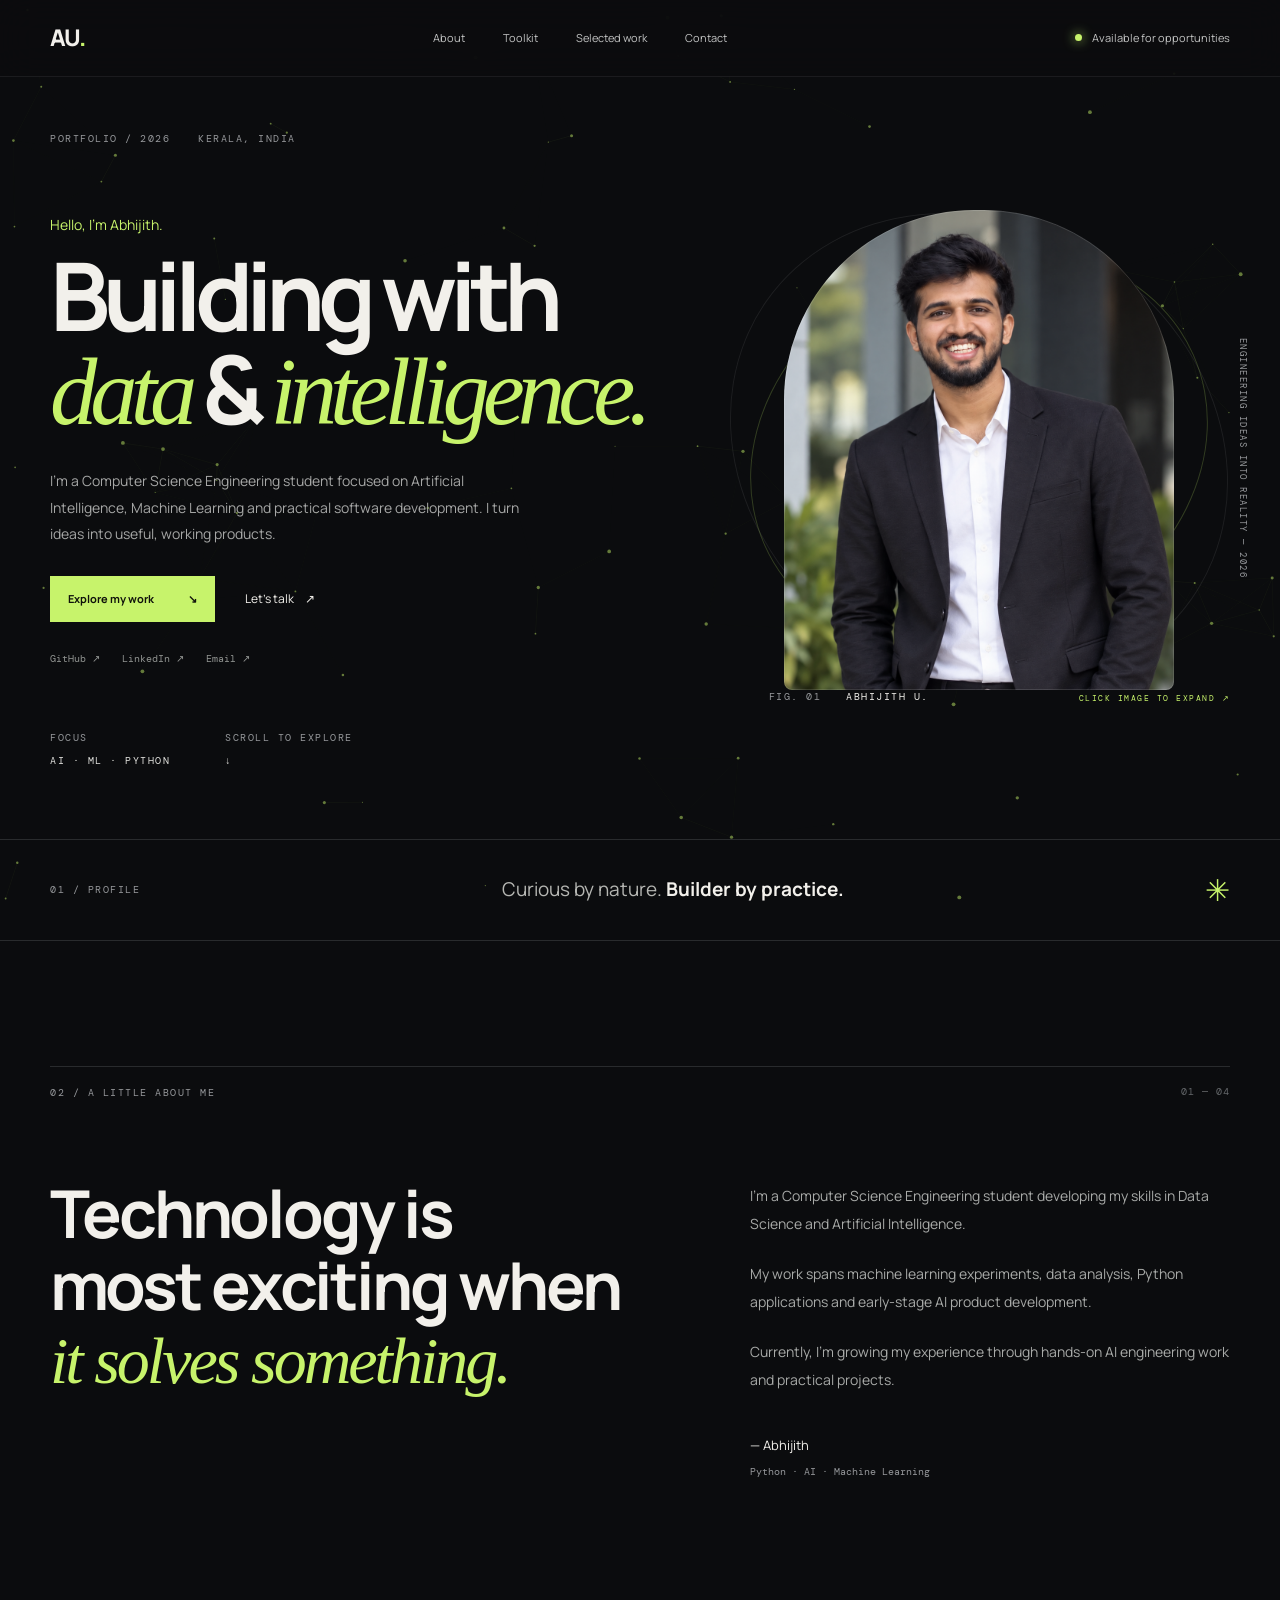
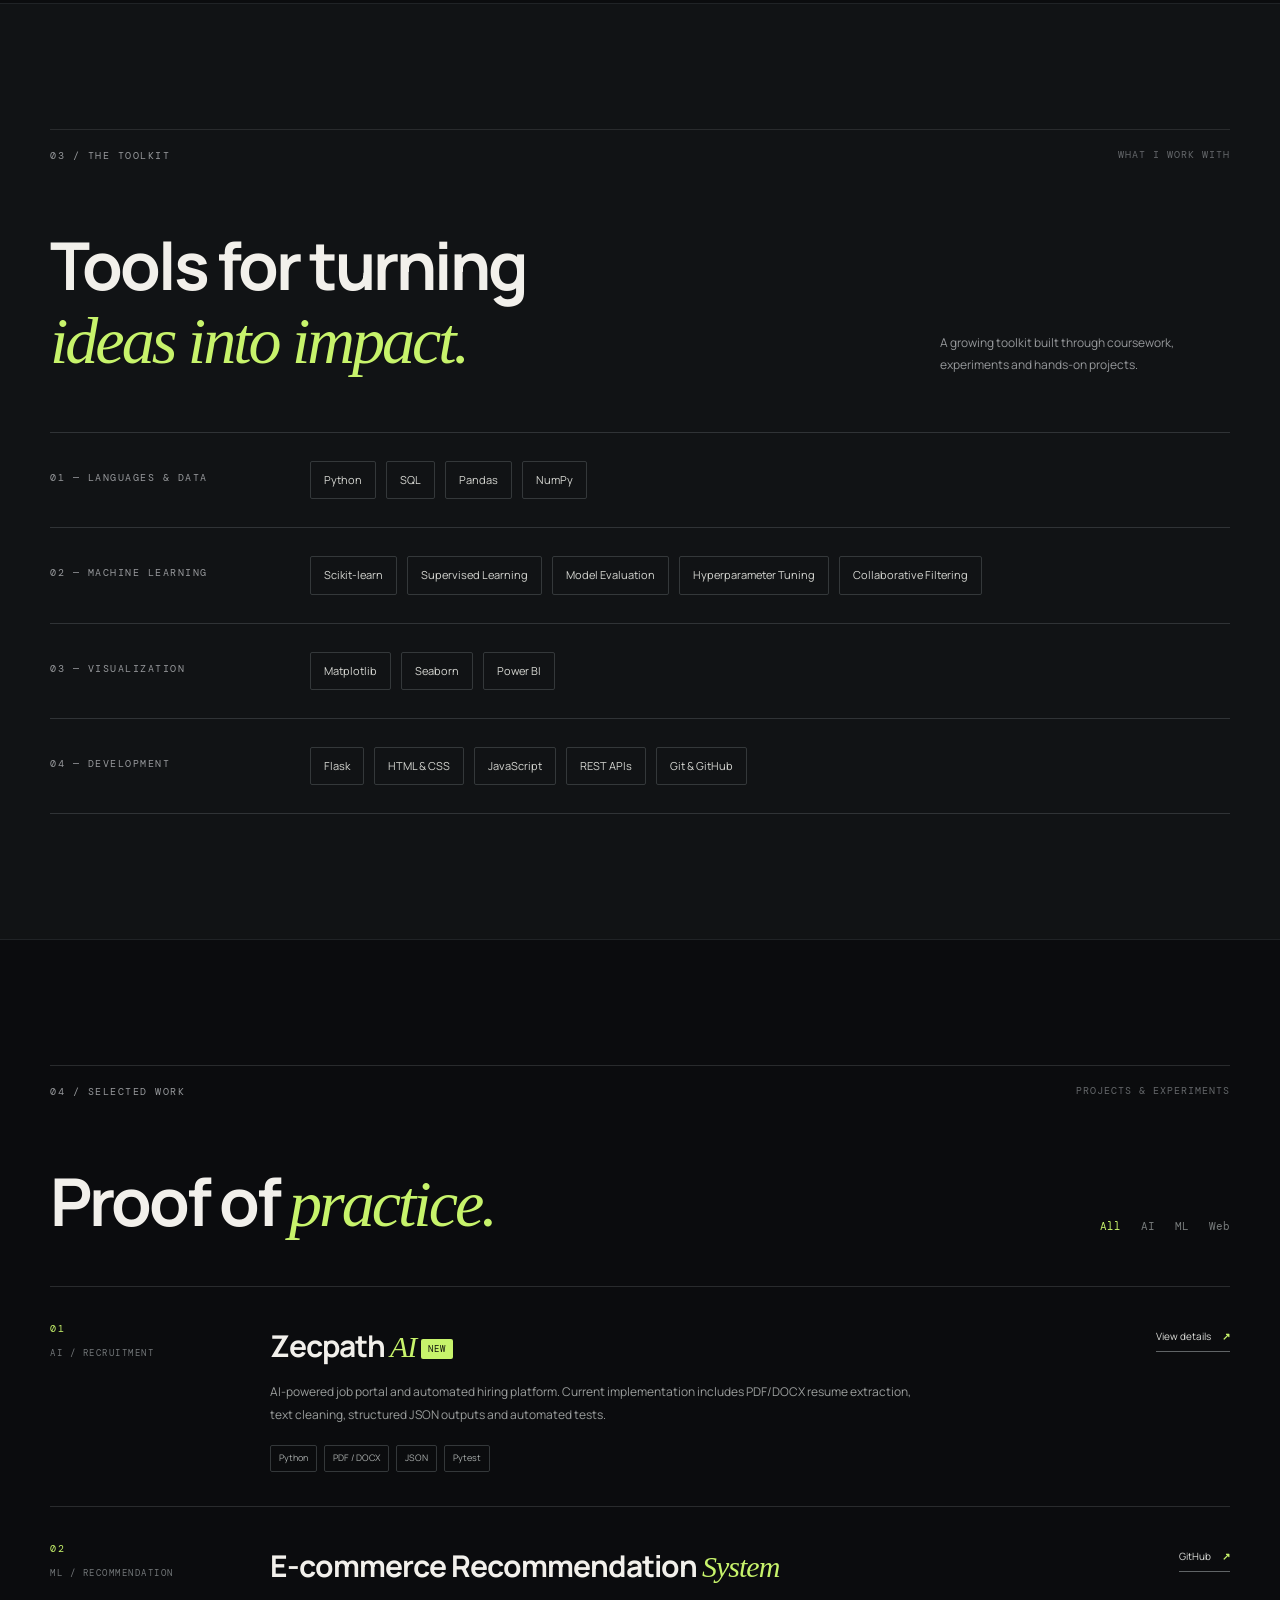
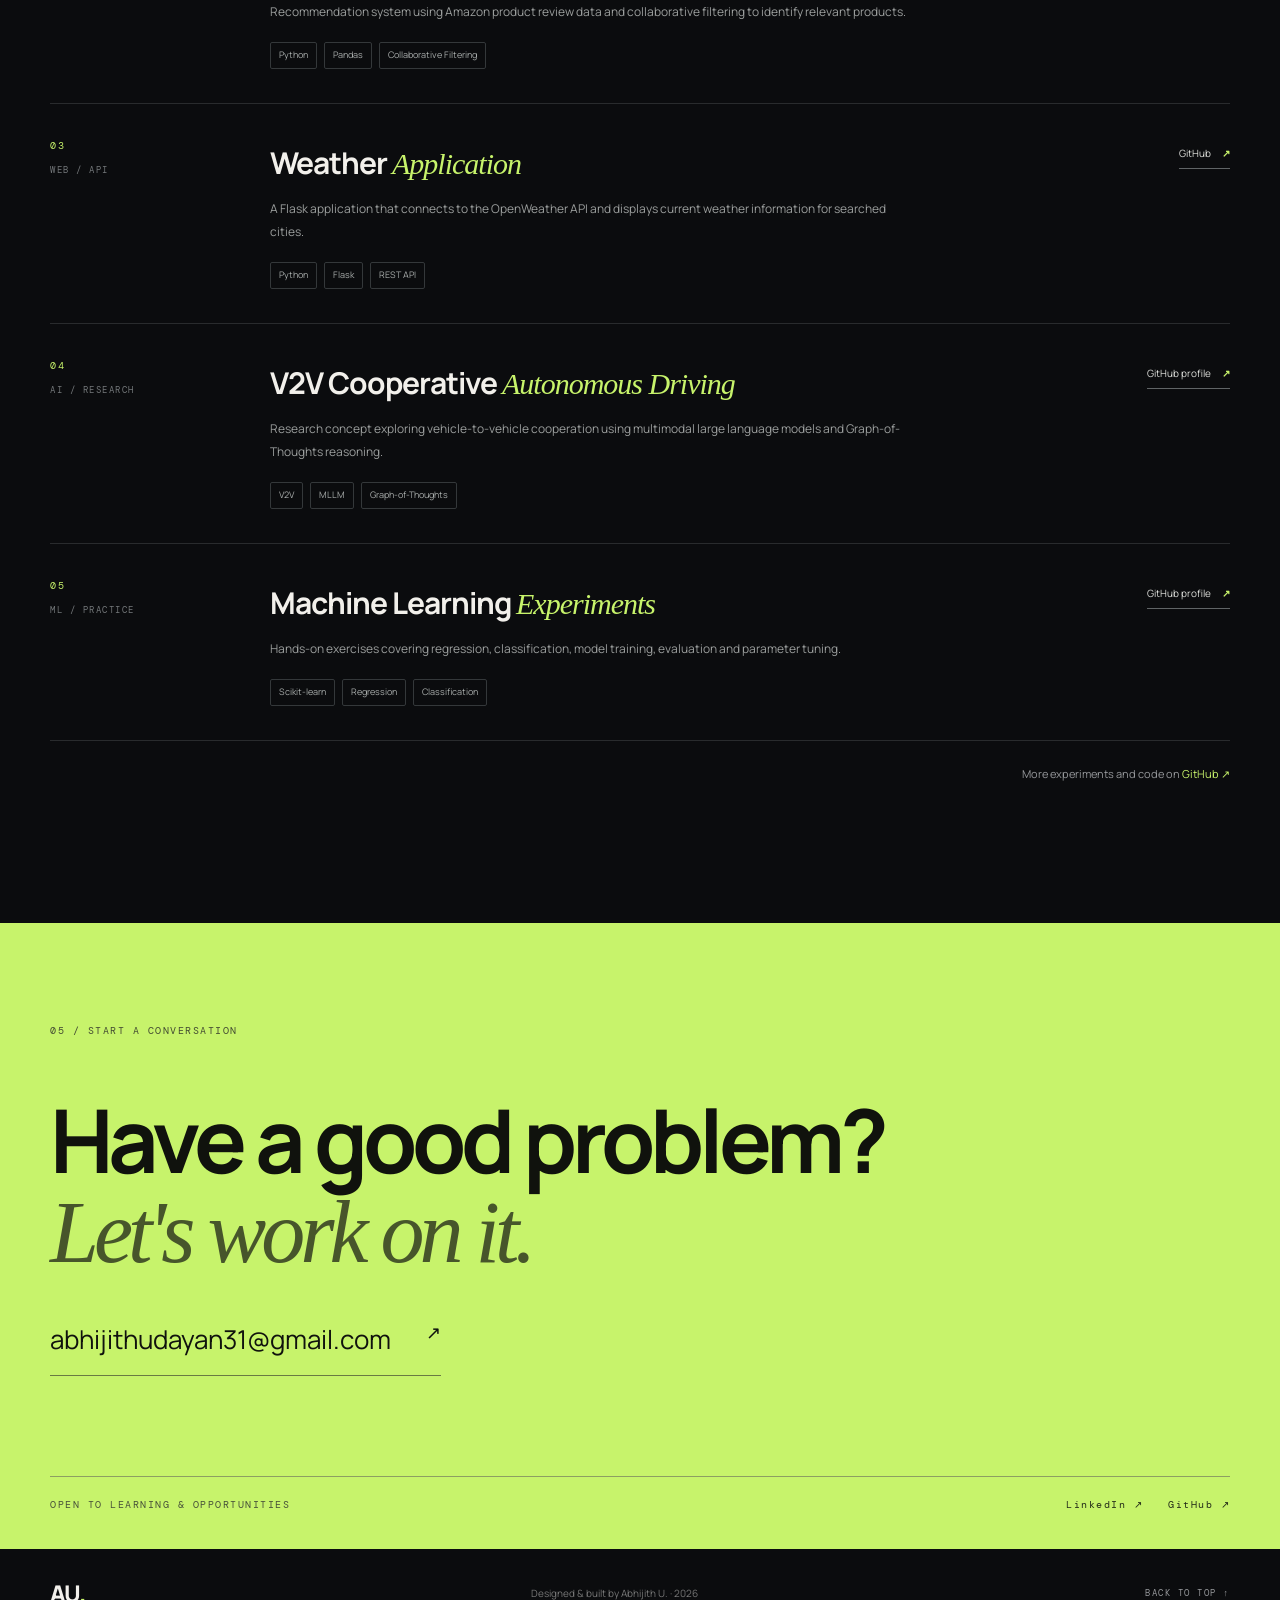
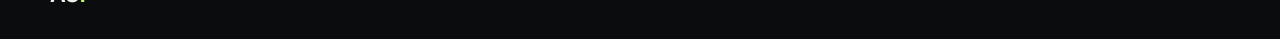
==== commit 904f9930: "Update portfolio design and interactions" ====
--- a/public/index.html
+++ b/public/index.html
@@ -1,28 +1,44 @@
-<!doctype html>
+<!DOCTYPE html>
 <html lang="en">
 <head>
-  <meta charset="utf-8">
-  <meta name="viewport" content="width=device-width, initial-scale=1">
-  <meta name="description" content="Abhijith U — AI, machine learning and data science portfolio.">
+  <meta charset="UTF-8">
+  <meta name="viewport" content="width=device-width, initial-scale=1.0">
+
+  <meta name="description"
+    content="Abhijith U — AI, Machine Learning and Data Science Portfolio">
+
   <meta name="theme-color" content="#0b0c0e">
-  <title>Abhijith U — AI & Data Science</title>
+
+  <title>Abhijith U | AI & Data Science</title>
 
   <link rel="preconnect" href="https://fonts.googleapis.com">
   <link rel="preconnect" href="https://fonts.gstatic.com" crossorigin>
-  <link href="https://fonts.googleapis.com/css2?family=DM+Mono:wght@400;500&family=Manrope:wght@400;500;600;700;800&display=swap" rel="stylesheet">
+
+  <link href="https://fonts.googleapis.com/css2?family=DM+Mono:wght@400;500&family=Manrope:wght@400;500;600;700;800&display=swap"
+    rel="stylesheet">
 
   <link rel="stylesheet" href="style.css">
 </head>
+
 <body>
 
-  <div class="grain" aria-hidden="true"></div>
-
+  <!-- PARTICLE BACKGROUND -->
+  <canvas id="particle-canvas" aria-hidden="true"></canvas>
+
+  <!-- NAVIGATION -->
   <header class="site-header">
-    <nav class="nav wrap" aria-label="Main navigation">
-      <a class="wordmark" href="#home">AU<span>.</span></a>
-
-      <button class="menu-toggle" id="menu-toggle"
-        aria-label="Open menu" aria-expanded="false">☰</button>
+    <nav class="nav wrap">
+
+      <a class="wordmark" href="#home">
+        AU<span>.</span>
+      </a>
+
+      <button class="menu-toggle"
+        id="menu-toggle"
+        aria-label="Open menu"
+        aria-expanded="false">
+        ☰
+      </button>
 
       <div class="nav-links" id="nav-links">
         <a href="#about">About</a>
@@ -31,15 +47,22 @@
         <a href="#contact">Contact</a>
       </div>
 
-      <a class="nav-availability" href="mailto:abhijithudayan31@gmail.com">
-        <i></i> Available for opportunities
+      <a class="nav-availability"
+        href="mailto:abhijithudayan31@gmail.com">
+        <i></i>
+        Available for opportunities
       </a>
+
     </nav>
   </header>
 
   <main>
+
+    <!-- HERO -->
     <section class="hero wrap" id="home">
+
       <div class="hero-copy">
+
         <p class="eyebrow">
           <span>PORTFOLIO / 2026</span>
           <span>KERALA, INDIA</span>
@@ -47,272 +70,623 @@
 
         <p class="kicker">Hello, I'm Abhijith.</p>
 
-        <h1>Building with<br><em>data</em> & <em>intelligence.</em></h1>
+        <h1>
+          Building with<br>
+          <em>data</em> & <em>intelligence.</em>
+        </h1>
 
         <p class="hero-intro">
-          I’m a Computer Science Engineering graduate-in-progress focused
-          on AI, machine learning and practical software. I turn ideas into
-          useful, working products.
+          I'm a Computer Science Engineering student focused on
+          Artificial Intelligence, Machine Learning and practical
+          software development.
+
+          I turn ideas into useful, working products.
         </p>
 
         <div class="hero-actions">
+
           <a class="button button-light" href="#work">
             Explore my work <span>↘</span>
           </a>
-          <a class="text-link" href="mailto:abhijithudayan31@gmail.com">
-            Let’s talk <span>↗</span>
-          </a>
+
+          <a class="text-link"
+            href="mailto:abhijithudayan31@gmail.com">
+            Let's talk <span>↗</span>
+          </a>
+
+        </div>
+
+        <div class="social-links">
+
+          <a href="https://github.com/abhijith7775"
+            target="_blank"
+            rel="noopener noreferrer">
+            GitHub ↗
+          </a>
+
+          <a href="https://www.linkedin.com/in/abhijith-u-32323741b/"
+            target="_blank"
+            rel="noopener noreferrer">
+            LinkedIn ↗
+          </a>
+
+          <a href="mailto:abhijithudayan31@gmail.com">
+            Email ↗
+          </a>
+
         </div>
 
         <div class="hero-meta">
-          <span>FOCUS <b>AI · ML · PYTHON</b></span>
-          <span>SCROLL TO EXPLORE <b>↓</b></span>
-        </div>
-      </div>
-
+
+          <span>
+            FOCUS
+            <b>AI · ML · PYTHON</b>
+          </span>
+
+          <span>
+            SCROLL TO EXPLORE
+            <b>↓</b>
+          </span>
+
+        </div>
+
+      </div>
+
+      <!-- PROFILE IMAGE -->
       <div class="portrait-wrap">
+
         <div class="portrait-frame">
-          <img src="profile.png" alt="Portrait of Abhijith U">
-        </div>
-        <div class="portrait-index">FIG. 01 <span>ABHIJITH U.</span></div>
+
+          <img
+            src="profile.png"
+            alt="Portrait of Abhijith U"
+            id="profile-image"
+            tabindex="0"
+            role="button"
+            aria-label="Open enlarged profile photograph"
+          >
+
+        </div>
+
+        <div class="portrait-index">
+          FIG. 01
+          <span>ABHIJITH U.</span>
+        </div>
+
         <div class="orbit orbit-one"></div>
         <div class="orbit orbit-two"></div>
-      </div>
-
-      <div class="hero-vertical">ENGINEERING IDEAS INTO REALITY — 2026</div>
+
+        <div class="image-hint">
+          CLICK IMAGE TO EXPAND ↗
+        </div>
+
+      </div>
+
+      <div class="hero-vertical">
+        ENGINEERING IDEAS INTO REALITY — 2026
+      </div>
+
     </section>
 
+    <!-- INTRO STRIP -->
     <section class="intro-strip">
+
       <div class="wrap strip-inner">
+
         <span class="eyebrow">01 / PROFILE</span>
-        <p>Curious by nature. <strong>Builder by practice.</strong></p>
+
+        <p>
+          Curious by nature.
+          <strong>Builder by practice.</strong>
+        </p>
+
         <span class="strip-mark">✳</span>
-      </div>
+
+      </div>
+
     </section>
 
+    <!-- ABOUT -->
     <section class="section wrap about" id="about">
+
       <div class="section-top">
+
         <span class="eyebrow">02 / A LITTLE ABOUT ME</span>
+
         <span class="section-count">01 — 04</span>
+
       </div>
 
       <div class="about-grid">
-        <h2>Technology is<br>most exciting when<br><em>it solves something.</em></h2>
+
+        <h2>
+          Technology is<br>
+          most exciting when<br>
+          <em>it solves something.</em>
+        </h2>
 
         <div class="about-copy">
+
           <p>
-            I’m a Computer Science Engineering student developing my skills
-            in data science and artificial intelligence. My work spans
-            machine learning experiments, data analysis, Python applications
-            and early-stage AI product development.
+            I'm a Computer Science Engineering student developing
+            my skills in Data Science and Artificial Intelligence.
           </p>
 
           <p>
-            Currently, I’m contributing to an AI-powered recruitment platform,
-            working on resume parsing and structured data extraction.
-            I enjoy understanding how systems work and improving them
-            one iteration at a time.
+            My work spans machine learning experiments, data analysis,
+            Python applications and early-stage AI product development.
+          </p>
+
+          <p>
+            Currently, I'm growing my experience through hands-on
+            AI engineering work and practical projects.
           </p>
 
           <div class="about-signoff">
             — Abhijith
-            <span>Python · AI · Machine Learning</span>
-          </div>
-        </div>
-      </div>
+
+            <span>
+              Python · AI · Machine Learning
+            </span>
+          </div>
+
+        </div>
+
+      </div>
+
     </section>
 
+    <!-- TOOLKIT -->
     <section class="section toolkit" id="stack">
+
       <div class="wrap">
+
         <div class="section-top">
+
           <span class="eyebrow">03 / THE TOOLKIT</span>
-          <span class="section-count">WHAT I WORK WITH</span>
+
+          <span class="section-count">
+            WHAT I WORK WITH
+          </span>
+
         </div>
 
         <div class="toolkit-head">
-          <h2>Tools for turning<br><em>ideas into impact.</em></h2>
-          <p>A growing toolkit built through coursework, experiments and hands-on projects.</p>
+
+          <h2>
+            Tools for turning<br>
+            <em>ideas into impact.</em>
+          </h2>
+
+          <p>
+            A growing toolkit built through coursework,
+            experiments and hands-on projects.
+          </p>
+
         </div>
 
         <div class="tool-groups">
+
           <div class="tool-group">
-            <span class="tool-label">01 — LANGUAGES & DATA</span>
+
+            <span class="tool-label">
+              01 — LANGUAGES & DATA
+            </span>
+
             <div class="tool-list">
-              <span>Python</span><span>SQL</span><span>Pandas</span><span>NumPy</span>
-            </div>
+              <span>Python</span>
+              <span>SQL</span>
+              <span>Pandas</span>
+              <span>NumPy</span>
+            </div>
+
           </div>
 
           <div class="tool-group">
-            <span class="tool-label">02 — MACHINE LEARNING</span>
+
+            <span class="tool-label">
+              02 — MACHINE LEARNING
+            </span>
+
             <div class="tool-list">
-              <span>Scikit-learn</span><span>Supervised Learning</span>
-              <span>Model Evaluation</span><span>Hyperparameter Tuning</span>
-            </div>
+              <span>Scikit-learn</span>
+              <span>Supervised Learning</span>
+              <span>Model Evaluation</span>
+              <span>Hyperparameter Tuning</span>
+              <span>Collaborative Filtering</span>
+            </div>
+
           </div>
 
           <div class="tool-group">
-            <span class="tool-label">03 — VISUALIZATION</span>
+
+            <span class="tool-label">
+              03 — VISUALIZATION
+            </span>
+
             <div class="tool-list">
-              <span>Matplotlib</span><span>Seaborn</span><span>Power BI</span>
-            </div>
+              <span>Matplotlib</span>
+              <span>Seaborn</span>
+              <span>Power BI</span>
+            </div>
+
           </div>
 
           <div class="tool-group">
-            <span class="tool-label">04 — DEVELOPMENT</span>
+
+            <span class="tool-label">
+              04 — DEVELOPMENT
+            </span>
+
             <div class="tool-list">
-              <span>Flask</span><span>HTML & CSS</span>
-              <span>JavaScript</span><span>Git & GitHub</span>
-            </div>
-          </div>
-        </div>
-      </div>
+              <span>Flask</span>
+              <span>HTML & CSS</span>
+              <span>JavaScript</span>
+              <span>REST APIs</span>
+              <span>Git & GitHub</span>
+            </div>
+
+          </div>
+
+        </div>
+
+      </div>
+
     </section>
 
+    <!-- PROJECTS -->
     <section class="section wrap work" id="work">
+
       <div class="section-top">
+
         <span class="eyebrow">04 / SELECTED WORK</span>
-        <span class="section-count">PROJECTS & EXPERIMENTS</span>
+
+        <span class="section-count">
+          PROJECTS & EXPERIMENTS
+        </span>
+
       </div>
 
       <div class="work-heading">
-        <h2>Proof of <em>practice.</em></h2>
-
-        <div class="filters" role="group" aria-label="Filter projects">
-          <button class="filter-btn is-active" data-filter="all">All <sup>05</sup></button>
-          <button class="filter-btn" data-filter="ai">AI</button>
-          <button class="filter-btn" data-filter="ml">ML</button>
-          <button class="filter-btn" data-filter="web">Web</button>
-        </div>
+
+        <h2>
+          Proof of <em>practice.</em>
+        </h2>
+
+        <div class="filters">
+
+          <button class="filter-btn is-active"
+            data-filter="all">
+            All
+          </button>
+
+          <button class="filter-btn"
+            data-filter="ai">
+            AI
+          </button>
+
+          <button class="filter-btn"
+            data-filter="ml">
+            ML
+          </button>
+
+          <button class="filter-btn"
+            data-filter="web">
+            Web
+          </button>
+
+        </div>
+
       </div>
 
       <div class="project-list">
+
+        <!-- ZECPath -->
         <article class="project-row" data-category="ai">
-          <div class="project-no">01 <span>AI / RECRUITMENT</span></div>
+
+          <div class="project-no">
+            01
+            <span>AI / RECRUITMENT</span>
+          </div>
+
           <div class="project-main">
-            <h3>Zecpath <em>AI</em></h3>
+
+            <h3>
+              Zecpath <em>AI</em>
+              <span class="new-tag">NEW</span>
+            </h3>
+
             <p>
               AI-powered job portal and automated hiring platform.
-              Current implementation includes PDF/DOCX resume text extraction,
-              cleaning, structured JSON outputs and automated tests.
+              Current implementation includes PDF/DOCX resume
+              extraction, text cleaning, structured JSON outputs
+              and automated tests.
             </p>
+
             <div class="tags">
-              <span>Python</span><span>PDF / DOCX</span><span>JSON</span><span>Pytest</span>
-            </div>
-          </div>
+              <span>Python</span>
+              <span>PDF / DOCX</span>
+              <span>JSON</span>
+              <span>Pytest</span>
+            </div>
+
+          </div>
+
           <button class="project-open details-trigger"
             data-title="Zecpath AI"
-            data-description="Current implementation: resume parsing for PDF and DOCX files, text extraction and cleaning, structured JSON output generation, and automated test coverage. The wider recruitment platform is still in development.">
+            data-description="An AI-powered recruitment platform. The current implemented component extracts text from PDF and DOCX resumes, cleans the extracted content, generates structured JSON outputs and includes automated test coverage. The wider recruitment platform is still in development.">
+
             View details <b>↗</b>
+
           </button>
+
         </article>
 
+        <!-- RECOMMENDATION -->
         <article class="project-row" data-category="ml">
-          <div class="project-no">02 <span>ML / RECOMMENDATION</span></div>
+
+          <div class="project-no">
+            02
+            <span>ML / RECOMMENDATION</span>
+          </div>
+
           <div class="project-main">
-            <h3>E-commerce Recommendation <em>System</em></h3>
+
+            <h3>
+              E-commerce Recommendation <em>System</em>
+            </h3>
+
             <p>
-              Recommendation system experiments using Amazon product-review
-              data and collaborative filtering to identify relevant products.
+              Recommendation system using Amazon product review data
+              and collaborative filtering to identify relevant products.
             </p>
+
             <div class="tags">
-              <span>Python</span><span>Pandas</span><span>Collaborative Filtering</span>
-            </div>
-          </div>
+              <span>Python</span>
+              <span>Pandas</span>
+              <span>Collaborative Filtering</span>
+            </div>
+
+          </div>
+
           <a class="project-open"
             href="https://github.com/abhijith7775/e-commerce-recommendation_system"
-            target="_blank" rel="noopener">GitHub <b>↗</b></a>
+            target="_blank"
+            rel="noopener noreferrer">
+
+            GitHub <b>↗</b>
+
+          </a>
+
         </article>
 
+        <!-- WEATHER -->
         <article class="project-row" data-category="web">
-          <div class="project-no">03 <span>WEB / API</span></div>
+
+          <div class="project-no">
+            03
+            <span>WEB / API</span>
+          </div>
+
           <div class="project-main">
-            <h3>Weather <em>Application</em></h3>
+
+            <h3>
+              Weather <em>Application</em>
+            </h3>
+
             <p>
               A Flask application that connects to the OpenWeather API
               and displays current weather information for searched cities.
             </p>
+
             <div class="tags">
-              <span>Python</span><span>Flask</span><span>REST API</span>
-            </div>
-          </div>
-          <a class="project-open" href="https://github.com/abhijith7775/weather_app"
-            target="_blank" rel="noopener">GitHub <b>↗</b></a>
+              <span>Python</span>
+              <span>Flask</span>
+              <span>REST API</span>
+            </div>
+
+          </div>
+
+          <a class="project-open"
+            href="https://github.com/abhijith7775/weather_app"
+            target="_blank"
+            rel="noopener noreferrer">
+
+            GitHub <b>↗</b>
+
+          </a>
+
         </article>
 
+        <!-- V2V -->
         <article class="project-row" data-category="ai">
-          <div class="project-no">04 <span>AI / RESEARCH</span></div>
+
+          <div class="project-no">
+            04
+            <span>AI / RESEARCH</span>
+          </div>
+
           <div class="project-main">
-            <h3>V2V Cooperative <em>Autonomous Driving</em></h3>
+
+            <h3>
+              V2V Cooperative <em>Autonomous Driving</em>
+            </h3>
+
             <p>
               Research concept exploring vehicle-to-vehicle cooperation
-              using multimodal large language models and Graph-of-Thoughts.
+              using multimodal large language models and
+              Graph-of-Thoughts reasoning.
             </p>
+
             <div class="tags">
-              <span>V2V</span><span>MLLM</span><span>Graph-of-Thoughts</span>
-            </div>
-          </div>
-          <a class="project-open" href="https://github.com/abhijith7775"
-            target="_blank" rel="noopener">GitHub profile <b>↗</b></a>
+              <span>V2V</span>
+              <span>MLLM</span>
+              <span>Graph-of-Thoughts</span>
+            </div>
+
+          </div>
+
+          <a class="project-open"
+            href="https://github.com/abhijith7775"
+            target="_blank"
+            rel="noopener noreferrer">
+
+            GitHub profile <b>↗</b>
+
+          </a>
+
         </article>
 
+        <!-- ML EXPERIMENTS -->
         <article class="project-row" data-category="ml">
-          <div class="project-no">05 <span>ML / PRACTICE</span></div>
+
+          <div class="project-no">
+            05
+            <span>ML / PRACTICE</span>
+          </div>
+
           <div class="project-main">
-            <h3>Machine Learning <em>Experiments</em></h3>
+
+            <h3>
+              Machine Learning <em>Experiments</em>
+            </h3>
+
             <p>
               Hands-on exercises covering regression, classification,
               model training, evaluation and parameter tuning.
             </p>
+
             <div class="tags">
-              <span>Scikit-learn</span><span>Regression</span><span>Classification</span>
-            </div>
-          </div>
-          <a class="project-open" href="https://github.com/abhijith7775"
-            target="_blank" rel="noopener">GitHub profile <b>↗</b></a>
+              <span>Scikit-learn</span>
+              <span>Regression</span>
+              <span>Classification</span>
+            </div>
+
+          </div>
+
+          <a class="project-open"
+            href="https://github.com/abhijith7775"
+            target="_blank"
+            rel="noopener noreferrer">
+
+            GitHub profile <b>↗</b>
+
+          </a>
+
         </article>
+
       </div>
 
       <p class="project-footnote">
         More experiments and code on
-        <a href="https://github.com/abhijith7775" target="_blank" rel="noopener">GitHub ↗</a>
+        <a href="https://github.com/abhijith7775"
+          target="_blank"
+          rel="noopener noreferrer">
+          GitHub ↗
+        </a>
       </p>
+
     </section>
 
+    <!-- CONTACT -->
     <section class="contact-section" id="contact">
+
       <div class="wrap contact-inner">
-        <span class="eyebrow">05 / START A CONVERSATION</span>
-        <h2>Have a good problem?<br><em>Let’s work on it.</em></h2>
-
-        <a class="contact-email" href="mailto:abhijithudayan31@gmail.com">
-          abhijithudayan31@gmail.com <span>↗</span>
+
+        <span class="eyebrow">
+          05 / START A CONVERSATION
+        </span>
+
+        <h2>
+          Have a good problem?<br>
+          <em>Let's work on it.</em>
+        </h2>
+
+        <a class="contact-email"
+          href="mailto:abhijithudayan31@gmail.com">
+
+          abhijithudayan31@gmail.com
+          <span>↗</span>
+
         </a>
 
         <div class="contact-bottom">
-          <span>OPEN TO LEARNING & OPPORTUNITIES</span>
+
+          <span>
+            OPEN TO LEARNING & OPPORTUNITIES
+          </span>
+
           <div>
+
             <a href="https://www.linkedin.com/in/abhijith-u-32323741b/"
-              target="_blank" rel="noopener">LinkedIn ↗</a>
+              target="_blank"
+              rel="noopener noreferrer">
+              LinkedIn ↗
+            </a>
+
             <a href="https://github.com/abhijith7775"
-              target="_blank" rel="noopener">GitHub ↗</a>
-          </div>
-        </div>
-      </div>
+              target="_blank"
+              rel="noopener noreferrer">
+              GitHub ↗
+            </a>
+
+          </div>
+
+        </div>
+
+      </div>
+
     </section>
+
   </main>
 
+  <!-- FOOTER -->
   <footer class="wrap footer">
-    <a class="wordmark" href="#home">AU<span>.</span></a>
-    <span>Designed & built by Abhijith U. · 2026</span>
-    <a href="#home">BACK TO TOP ↑</a>
+
+    <a class="wordmark" href="#home">
+      AU<span>.</span>
+    </a>
+
+    <span>
+      Designed & built by Abhijith U. · 2026
+    </span>
+
+    <a href="#home">
+      BACK TO TOP ↑
+    </a>
+
   </footer>
 
+  <!-- PROJECT DETAILS POPUP -->
   <dialog id="project-modal" class="project-modal">
-    <button class="modal-close" aria-label="Close dialog">×</button>
+
+    <button class="modal-close"
+      aria-label="Close project details">
+      ×
+    </button>
+
     <span class="eyebrow">PROJECT NOTE</span>
+
     <h2 id="modal-title"></h2>
+
     <p id="modal-description"></p>
+
   </dialog>
 
+  <!-- PROFILE IMAGE POPUP -->
+  <dialog id="image-lightbox" class="image-lightbox">
+
+    <button class="image-close"
+      aria-label="Close image">
+      ×
+    </button>
+
+    <img src="profile.png"
+      alt="Abhijith U — enlarged portrait">
+
+  </dialog>
+
   <script src="script.js"></script>
+
 </body>
 </html>
--- a/public/style.css
+++ b/public/style.css
@@ -1,15 +1,17 @@
 :root {
   --bg: #0b0c0e;
-  --panel: #111316;
+  --panel: #111315;
   --ink: #f2f0eb;
   --muted: #96989b;
   --line: #292b2d;
   --acid: #c7f36b;
-  --serif: Georgia, 'Times New Roman', serif;
+  --serif: Georgia, "Times New Roman", serif;
 }
 
 * {
   box-sizing: border-box;
+  margin: 0;
+  padding: 0;
 }
 
 html {
@@ -18,7 +20,6 @@
 }
 
 body {
-  margin: 0;
   background: var(--bg);
   color: var(--ink);
   font-family: Manrope, Arial, sans-serif;
@@ -39,6 +40,8 @@
   width: min(1180px, calc(100% - 64px));
   margin-inline: auto;
 }
+
+/* GRAIN TEXTURE */
 
 .grain {
   position: fixed;
@@ -49,15 +52,36 @@
   background-image: url("data:image/svg+xml,%3Csvg viewBox='0 0 180 180' xmlns='http://www.w3.org/2000/svg'%3E%3Cfilter id='n'%3E%3CfeTurbulence type='fractalNoise' baseFrequency='.9' numOctaves='3' stitchTiles='stitch'/%3E%3C/filter%3E%3Crect width='100%25' height='100%25' filter='url(%23n)' opacity='.6'/%3E%3C/svg%3E");
 }
 
+/* PARTICLE CANVAS */
+
+#particle-canvas {
+  position: fixed;
+  inset: 0;
+  width: 100%;
+  height: 100%;
+  z-index: 0;
+  pointer-events: none;
+  opacity: .48;
+}
+
+/* CONTENT ABOVE PARTICLES */
+
+.site-header,
+main,
+.footer {
+  position: relative;
+  z-index: 1;
+}
+
 /* NAVIGATION */
 
 .site-header {
   position: sticky;
   top: 0;
   z-index: 20;
-  background: rgba(11,12,14,.82);
+  background: rgba(11, 12, 14, .82);
   backdrop-filter: blur(18px);
-  border-bottom: 1px solid rgba(255,255,255,.07);
+  border-bottom: 1px solid rgba(255, 255, 255, .07);
 }
 
 .nav {
@@ -92,8 +116,7 @@
   transition: color .2s;
 }
 
-.nav-links a:hover,
-.text-link:hover {
+.nav-links a:hover {
   color: var(--acid);
 }
 
@@ -117,6 +140,7 @@
   border: 0;
   color: white;
   font-size: 24px;
+  cursor: pointer;
 }
 
 /* HERO */
@@ -140,11 +164,12 @@
 .hero-meta,
 .portrait-index,
 .hero-vertical,
+.image-hint,
 .tool-label,
 .project-no,
 .contact-bottom,
-.footer>a:last-child {
-  font-family: 'DM Mono', monospace;
+.footer > a:last-child {
+  font-family: "DM Mono", monospace;
   font-size: 10px;
   letter-spacing: 1.5px;
   color: var(--muted);
@@ -200,6 +225,7 @@
   padding: 14px 18px;
   font-size: 11px;
   font-weight: 700;
+  transition: .25s;
 }
 
 .button-light {
@@ -217,14 +243,33 @@
   transition: color .2s;
 }
 
+.text-link:hover {
+  color: var(--acid);
+}
+
 .text-link span {
   margin-left: 9px;
 }
 
+.social-links {
+  display: flex;
+  gap: 22px;
+  margin-top: 30px;
+}
+
+.social-links a {
+  color: #929592;
+  font: 10px "DM Mono", monospace;
+}
+
+.social-links a:hover {
+  color: var(--acid);
+}
+
 .hero-meta {
   display: flex;
   gap: 55px;
-  margin-top: 85px;
+  margin-top: 65px;
 }
 
 .hero-meta span {
@@ -259,19 +304,26 @@
   filter: saturate(.82);
 }
 
+.portrait-frame img {
+  width: 100%;
+  height: 100%;
+  object-fit: cover;
+  object-position: center 30%;
+  cursor: zoom-in;
+  transition: transform .5s;
+}
+
+.portrait-frame:hover img {
+  transform: scale(1.04);
+}
+
 .portrait-frame:after {
   content: "";
   position: absolute;
   inset: 0;
   border: 1px solid #ffffff20;
   border-radius: inherit;
-}
-
-.portrait-frame img {
-  width: 100%;
-  height: 100%;
-  object-fit: cover;
-  object-position: center 30%;
+  pointer-events: none;
 }
 
 .portrait-index {
@@ -294,6 +346,7 @@
   width: 460px;
   height: 460px;
   transform: rotate(-24deg);
+  pointer-events: none;
 }
 
 .orbit-one {
@@ -306,6 +359,14 @@
   height: 450px;
   transform: rotate(35deg);
   border-color: #ffffff13;
+}
+
+.image-hint {
+  position: absolute;
+  right: 0;
+  bottom: 5px;
+  font-size: 8px;
+  color: var(--acid);
 }
 
 .hero-vertical {
@@ -359,7 +420,7 @@
 }
 
 .section-count {
-  font: 10px 'DM Mono', monospace;
+  font: 10px "DM Mono", monospace;
   color: #64676a;
   letter-spacing: 1px;
 }
@@ -402,7 +463,7 @@
 .about-signoff span {
   display: block;
   color: var(--muted);
-  font: 10px 'DM Mono', monospace;
+  font: 10px "DM Mono", monospace;
   margin-top: 7px;
 }
 
@@ -485,7 +546,7 @@
   background: none;
   border: 0;
   color: #777b7b;
-  font: 11px 'DM Mono', monospace;
+  font: 11px "DM Mono", monospace;
   padding: 8px 0;
   cursor: pointer;
 }
@@ -493,10 +554,6 @@
 .filter-btn.is-active,
 .filter-btn:hover {
   color: var(--acid);
-}
-
-.filter-btn sup {
-  font-size: 8px;
 }
 
 .project-list {
@@ -519,6 +576,10 @@
   background: #ffffff04;
 }
 
+.project-row[hidden] {
+  display: none;
+}
+
 .project-no {
   display: flex;
   flex-direction: column;
@@ -561,6 +622,16 @@
   font-size: 9px;
   padding: 5px 8px;
   color: #a8acab;
+}
+
+.new-tag {
+  font: 9px "DM Mono", monospace;
+  background: var(--acid);
+  color: #10120b;
+  padding: 4px 7px;
+  border-radius: 2px;
+  vertical-align: middle;
+  letter-spacing: 1px;
 }
 
 .project-open {
@@ -604,7 +675,7 @@
   padding: 100px 0 35px;
 }
 
-.contact-inner>.eyebrow {
+.contact-inner > .eyebrow {
   color: #434b32;
 }
 
@@ -658,19 +729,20 @@
   justify-content: space-between;
 }
 
-.footer>span {
+.footer > span {
   font-size: 10px;
   color: #777;
 }
 
-.footer>a:last-child {
+.footer > a:last-child {
   font-size: 9px;
 }
 
-/* PROJECT POPUP */
+/* PROJECT MODAL */
 
 .project-modal {
   width: min(520px, calc(100% - 32px));
+  margin: auto;
   padding: 42px;
   background: #151719;
   color: var(--ink);
@@ -705,6 +777,52 @@
   cursor: pointer;
 }
 
+/* IMAGE LIGHTBOX */
+
+.image-lightbox {
+  width: min(850px, 90vw);
+  max-width: 90vw;
+  max-height: 90vh;
+  margin: auto;
+  padding: 12px;
+  border: 1px solid #c7f36b55;
+  border-radius: 8px;
+  background: #101214;
+  overflow: visible;
+}
+
+.image-lightbox::backdrop {
+  background: rgba(0, 0, 0, .88);
+  backdrop-filter: blur(12px);
+}
+
+.image-lightbox img {
+  display: block;
+  width: 100%;
+  max-height: 82vh;
+  object-fit: contain;
+  border-radius: 4px;
+}
+
+.image-close {
+  position: absolute;
+  top: -18px;
+  right: -18px;
+  width: 38px;
+  height: 38px;
+  border-radius: 50%;
+  border: 1px solid var(--acid);
+  background: var(--acid);
+  color: #111;
+  font-size: 25px;
+  cursor: pointer;
+  z-index: 2;
+}
+
+.image-close:hover {
+  transform: scale(1.08);
+}
+
 /* SCROLL ANIMATIONS */
 
 .reveal {
@@ -718,13 +836,10 @@
   transform: none;
 }
 
-.project-row[hidden] {
-  display: none;
-}
-
-/* TABLET AND MOBILE */
-
-@media(max-width:800px) {
+/* TABLET */
+
+@media (max-width: 800px) {
+
   .wrap {
     width: min(100% - 40px, 650px);
   }
@@ -844,18 +959,18 @@
   }
 
   .project-no {
-    grid-column: 1/-1;
+    grid-column: 1 / -1;
     flex-direction: row;
     gap: 15px;
   }
 
   .project-main {
-    grid-column: 1/-1;
+    grid-column: 1 / -1;
   }
 
   .project-open {
     grid-column: 2;
-    grid-row: 2;
+    grid-row: 3;
   }
 
   .contact-section {
@@ -876,15 +991,17 @@
     flex-wrap: wrap;
   }
 
-  .footer>span {
+  .footer > span {
     order: 3;
     width: 100%;
   }
-}
-
-/* SMALL PHONES */
-
-@media(max-width:460px) {
+
+}
+
+/* MOBILE */
+
+@media (max-width: 460px) {
+
   .wrap {
     width: calc(100% - 34px);
   }
@@ -947,11 +1064,23 @@
   .project-main h3 {
     font-size: 23px;
   }
-}
-
-/* ACCESSIBILITY */
-
-@media(prefers-reduced-motion:reduce) {
+
+  .image-lightbox {
+    width: 92vw;
+    padding: 7px;
+  }
+
+  .image-close {
+    top: -15px;
+    right: -8px;
+  }
+
+}
+
+/* REDUCED MOTION */
+
+@media (prefers-reduced-motion: reduce) {
+
   html {
     scroll-behavior: auto;
   }
@@ -967,4 +1096,5 @@
     opacity: 1;
     transform: none;
   }
+
 }
